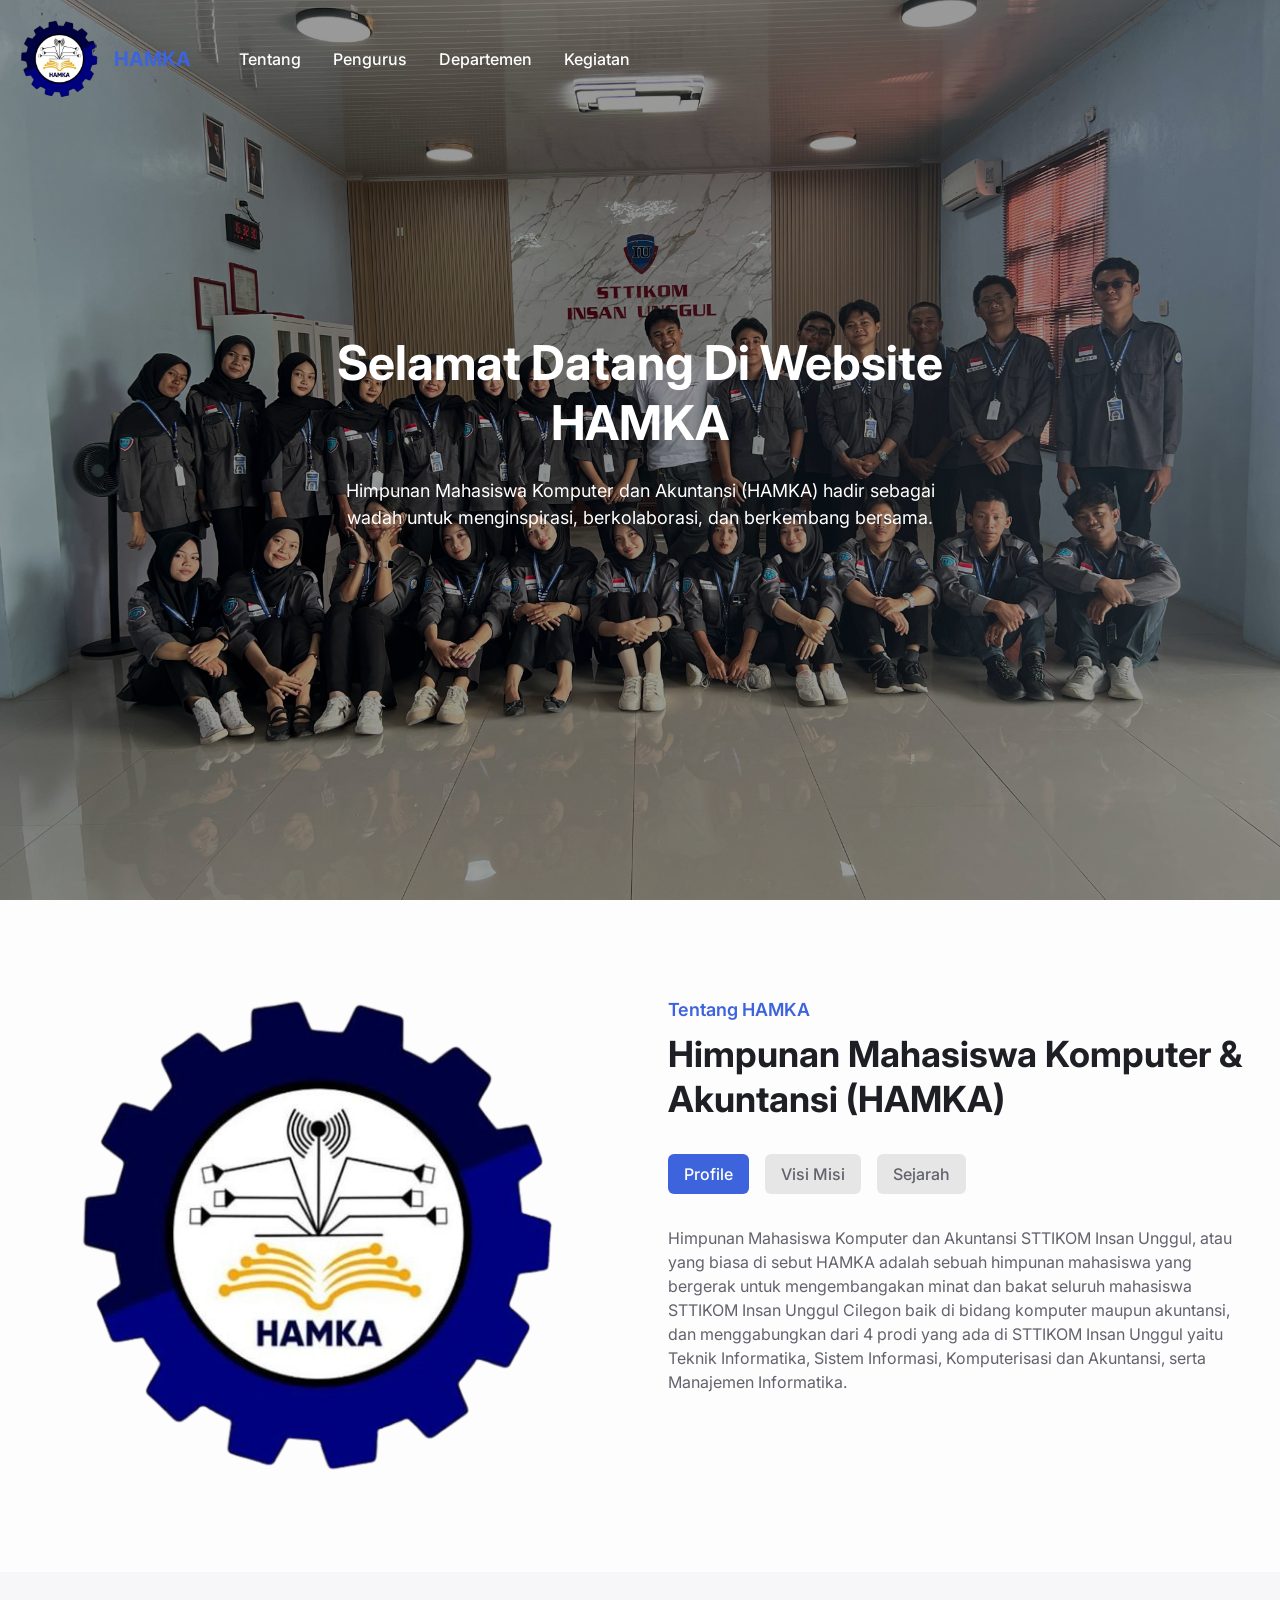
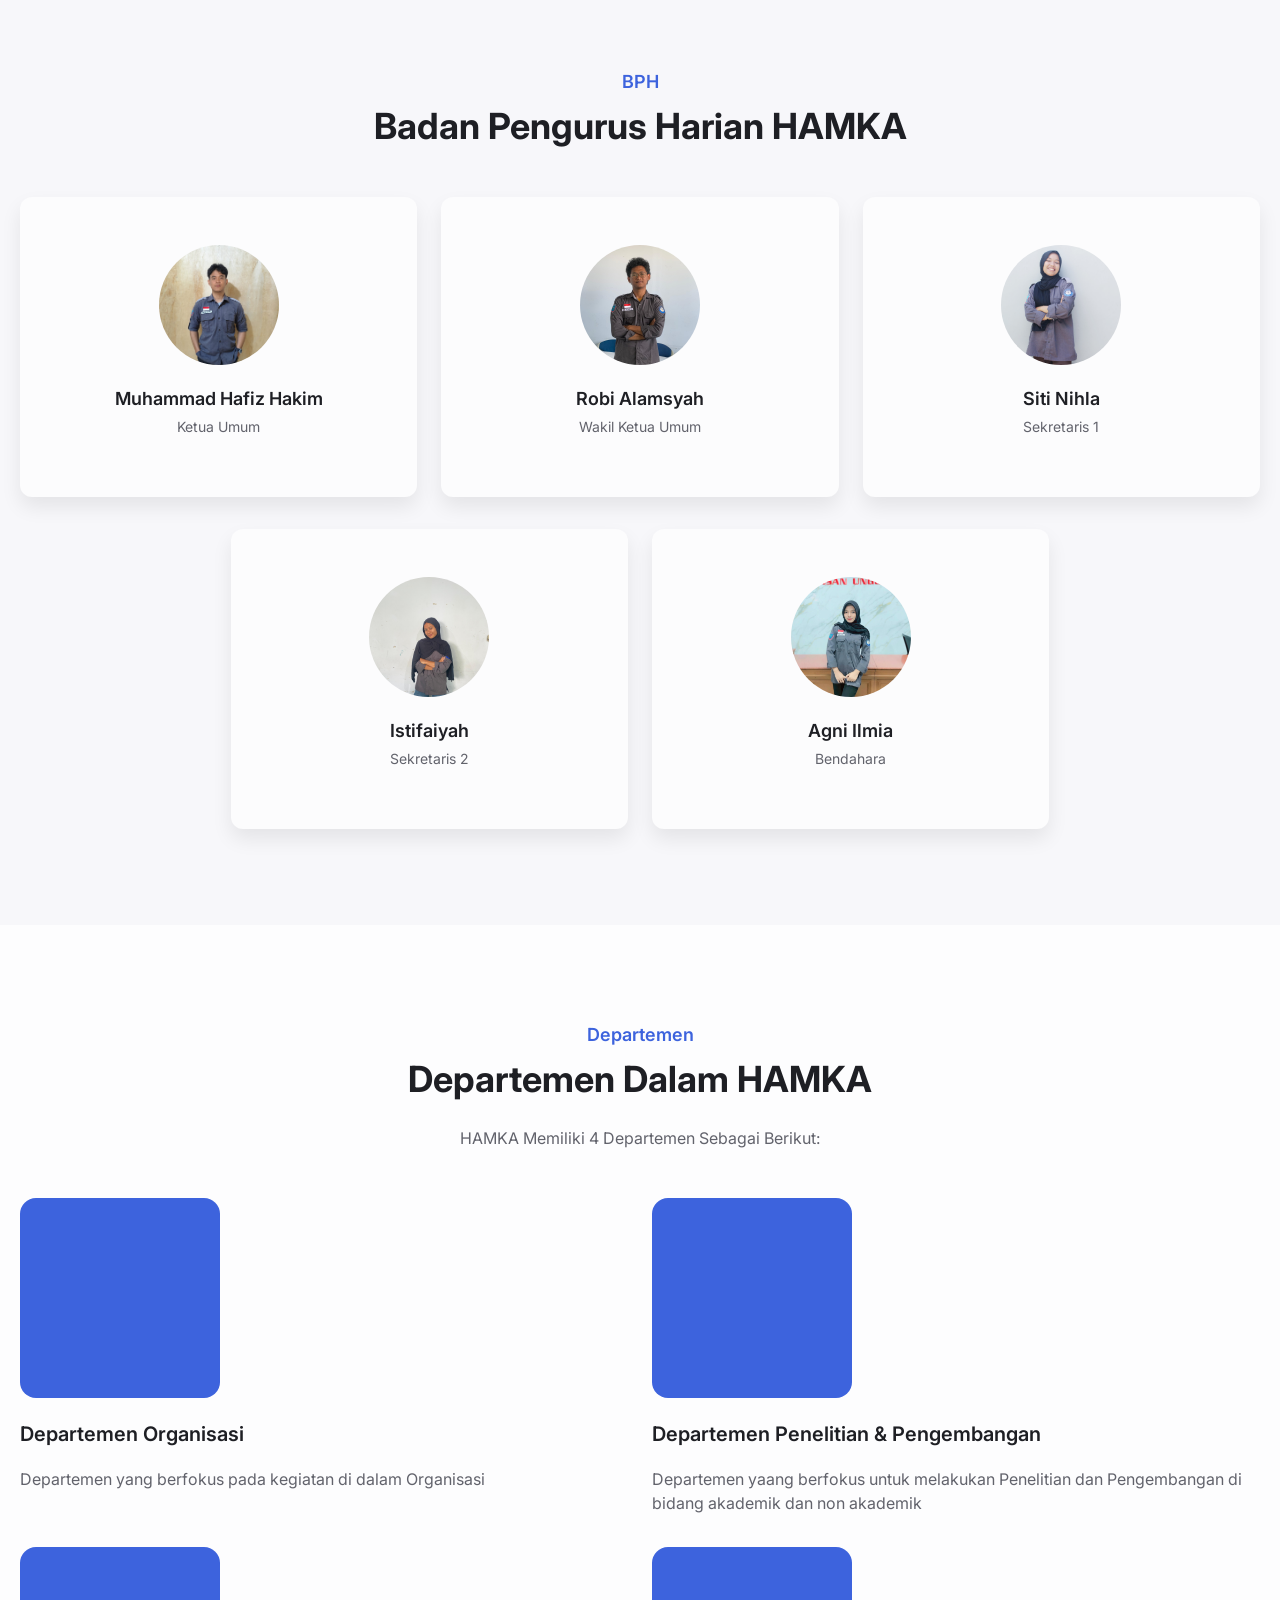
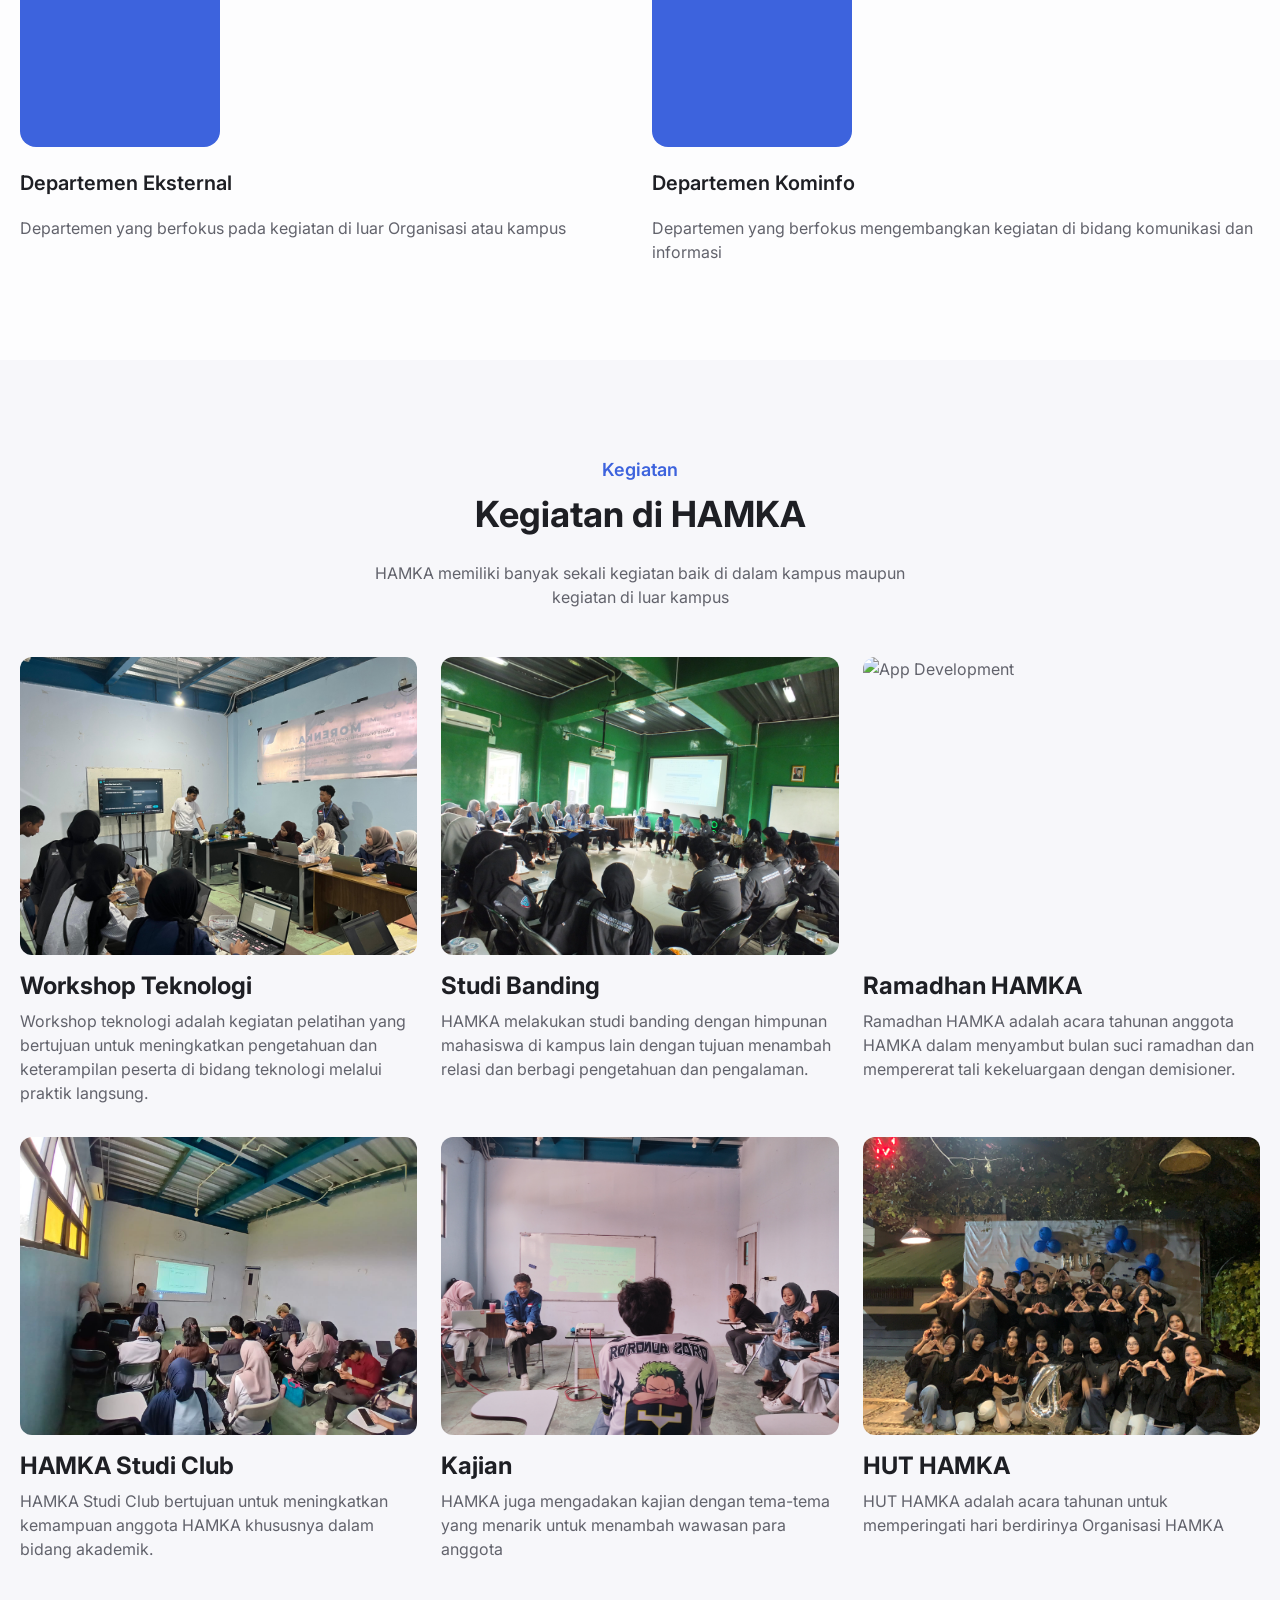
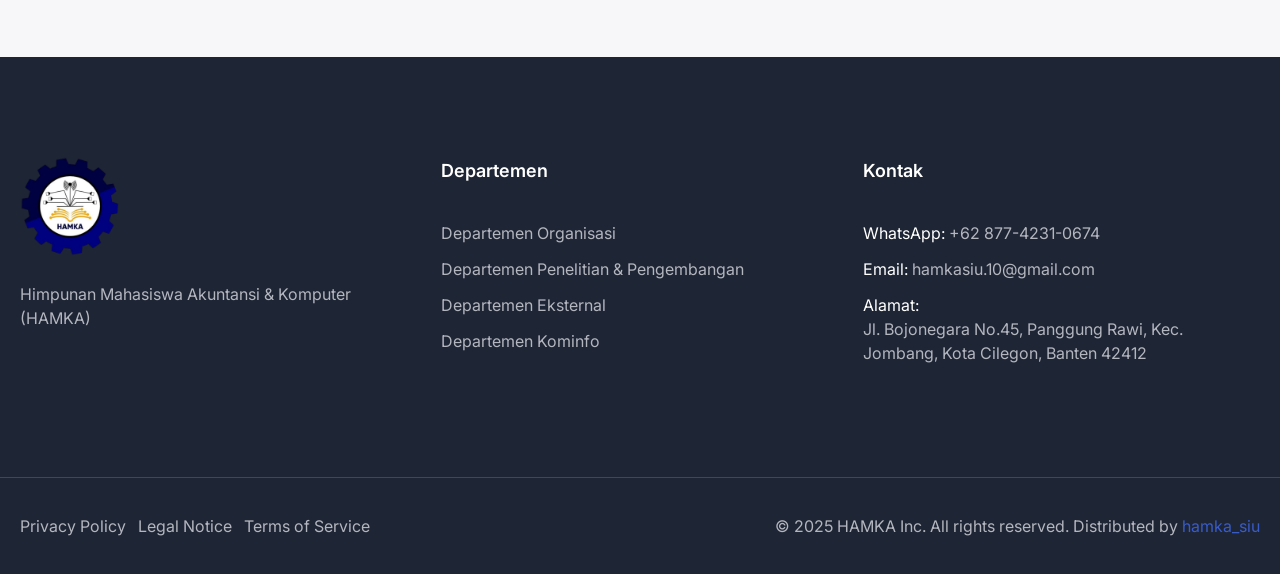
==== index.html @ 428750aa "Add files via upload" ====
<!DOCTYPE html>
<html lang="en">

<head>
  <!-- Meta Tags -->
  <meta charset="UTF-8" />
  <meta http-equiv="X-UA-Compatible" content="IE=edge" />
  <meta http-equiv="Copyright" content="Inazuma" />
  <meta name="viewport" content="width=device-width, initial-scale=1.0" />
  <meta name="author" content="Ranyeh" />
  <meta name="rating" content="general" />
  <meta name="language" content="English" />
  <meta name="application-name" content="Inazuma" />
  <meta name="description" content="Tailwind CSS Company Landing Page Template by Ranyeh." />
  <meta name="keywords" content="company" />
  <meta name="twitter:title" content="Inazuma | Tailwind CSS Company Landing Page" />
  <meta name="twitter:description" content="Tailwind CSS Company Landing Page Template by Ranyeh." />
  <meta name="twitter:image" content="./assets/img/inazuma-cover.png" />
  <meta content="Inazuma | Tailwind CSS Company Landing Page" property="og:title" />
  <meta content="Inazuma" property="og:site_name" />
  <meta content="Tailwind CSS Company Landing Page Template by Ranyeh." property="og:description" />
  <meta content="./assets/img/inazuma-cover.png" property="og:image" />
  <meta content="https://ranyeh24.github.io/inazuma-tailwind" property="og:url" />
  <meta content="website" property="og:type" />

  <meta name="msapplication-TileColor" content="#3d63dd" />
  <meta name="msapplication-TileImage" content="./assets/favicon/mstile-144x144.png" />
  <meta name="theme-color" content="#3d63dd" />

  <!-- Page title -->
  <title>HAMKA | Landing Page</title>

  <!-- Canonical -->
  <link rel="canonical" href="https://ranyeh24.github.io/inazuma-tailwind" />

  <!-- Favicon -->
  <link rel="apple-touch-icon" sizes="180x180" href="./assets/favicon/apple-touch-icon.png" />
  <link rel="icon" type="image/png" sizes="32x32" href="./assets/favicon/favicon-32x32.png" />
  <link rel="icon" type="image/png" sizes="194x194" href="./assets/favicon/favicon-194x194.png" />
  <link rel="icon" type="image/png" sizes="192x192" href="./assets/favicon/android-chrome-192x192.png" />
  <link rel="icon" type="image/png" sizes="16x16" href="./assets/favicon/favicon-16x16.png" />
  <link rel="manifest" href="./assets/favicon/site.webmanifest.json" />
  <link rel="mask-icon" href="./assets/favicon/safari-pinned-tab.svg" color="#3d63dd" />

  <!-- CSS Plugins -->
  <link rel="stylesheet" href="https://cdn.jsdelivr.net/npm/swiper@11/swiper-bundle.min.css" />
  <link rel="stylesheet" href="https://cdn.jsdelivr.net/npm/glightbox/dist/css/glightbox.min.css" />
  <link rel="stylesheet" href="https://cdn.lineicons.com/4.0/lineicons.css" />

  <link rel="stylesheet" href="./assets/css/main.css" />

</head>

<body>
  <!-- Page loading -->
  <div
    class="page-loading fixed top-0 bottom-0 left-0 right-0 z-[99999] flex items-center justify-center bg-primary-light-1 dark:bg-primary-dark-1 opacity-100 visible pointer-events-auto"
    role="status" aria-live="polite" aria-atomic="true" aria-label="Loading...">
    <div class="grid-loader">
      <div></div>
      <div></div>
      <div></div>
      <div></div>
      <div></div>
      <div></div>
      <div></div>
      <div></div>
      <div></div>
    </div>
  </div>

  <!-- Navbar -->
  <header class="ic-navbar absolute left-0 top-0 z-40 flex w-full items-center bg-transparent" role="banner"
    aria-label="Navigation bar">
    <div class="container">
      <div class="ic-navbar-container relative -mx-5 flex items-center justify-between">
        <div class="w-60 lg:w-56 max-w-full px-5">
          <a href="#home" class="ic-navbar-logo block w-full py-5 flex items-center">
            <img src="assets/img/team/hamka.png" alt="Logo HAMKA" class="logo" />
            <span class="ml-4 text-xl font-bold" style="color: rgb(61, 99, 221); margin-left: 1rem;">
              HAMKA
            </span>
          </a>
        </div>
        <div class="flex w-full items-center justify-between px-5">
          <div>
            <button type="button"
              class="ic-navbar-toggler absolute right-4 top-1/2 block -translate-y-1/2 rounded-md px-3 py-[6px] text-[22px]/none text-primary-color ring-primary focus:ring-2 lg:hidden"
              data-web-toggle="navbar-collapse" data-web-target="navbarMenu" aria-expanded="false"
              aria-label="Toggle navigation menu">
              <i class="lni lni-menu"></i>
            </button>

            <nav id="navbarMenu"
              class="ic-navbar-collapse absolute right-4 top-[80px] w-full max-w-[250px] rounded-lg hidden bg-primary-light-1 py-5 shadow-lg dark:bg-primary-dark-1 lg:static lg:block lg:w-full lg:max-w-full lg:bg-transparent lg:py-0 lg:shadow-none dark:lg:bg-transparent xl:px-6">
              <ul class="block lg:flex" role="menu" aria-label="Navigation menu">
                <li class="group relative">
                  <a href="#about"
                    class="ic-page-scroll mx-8 flex py-2 text-base font-medium text-body-light-12 group-hover:text-primary dark:text-body-dark-12 lg:mx-0 lg:inline-flex lg:px-0 lg:py-6 lg:text-primary-color lg:dark:text-primary-color lg:group-hover:text-primary-color lg:group-hover:opacity-70 active"
                    role="menuitem">Tentang</a>
                </li>

                <li class="group relative">
                  <a href="#team"
                    class="ic-page-scroll mx-8 flex py-2 text-base font-medium text-body-light-12 group-hover:text-primary dark:text-body-dark-12 lg:mr-0 lg:inline-flex lg:px-0 lg:py-6 lg:text-primary-color lg:dark:text-primary-color lg:group-hover:text-primary-color lg:group-hover:opacity-70"
                    role="menuitem">Pengurus</a>
                </li>

                <li class="group relative">
                  <a href="#services"
                    class="ic-page-scroll mx-8 flex py-2 text-base font-medium text-body-light-12 group-hover:text-primary dark:text-body-dark-12 lg:mr-0 lg:inline-flex lg:px-0 lg:py-6 lg:text-primary-color lg:dark:text-primary-color lg:group-hover:text-primary-color lg:group-hover:opacity-70"
                    role="menuitem">Departemen</a>
                </li>


                <li class="group relative">
                  <a href="#portfolio"
                    class="ic-page-scroll mx-8 flex py-2 text-base font-medium text-body-light-12 group-hover:text-primary dark:text-body-dark-12 lg:mr-0 lg:inline-flex lg:px-0 lg:py-6 lg:text-primary-color lg:dark:text-primary-color lg:group-hover:text-primary-color lg:group-hover:opacity-70"
                    role="menuitem">Kegiatan</a>
                </li>
              </ul>
            </nav>
          </div>
          <div class="flex items-center justify-end pr-[52px] lg:pr-0">
            <button type="button" class="inline-flex items-center text-primary-color text-[30px]/none"
              aria-label="Switch theme" data-web-trigger="web-theme"></button>
          </div>
        </div>
      </div>
    </div>
  </header>

  <main class="main relative">
    <!-- Hero section -->
    <section id="home" class="relative overflow-hidden text-primary-color flex items-center justify-center">
      <div class="content container text-center">
        <div class="mx-auto max-w-[780px] p-5 rounded-lg">
          <h1 class="mb-6 text-3xl font-bold leading-snug sm:text-4xl sm:leading-snug lg:text-5xl lg:leading-tight"
            style="color: white;">
            Selamat Datang Di Website HAMKA
          </h1>

          <p class="mx-auto mb-9 max-w-[600px] text-base sm:text-lg sm:leading-normal">
            Himpunan Mahasiswa Komputer dan Akuntansi (HAMKA) hadir sebagai wadah untuk menginspirasi, berkolaborasi,
            dan berkembang bersama.
          </p>

          <!-- <ul class="mb-10 flex flex-wrap items-center justify-center gap-4 md:gap-5">
            <li>
              <a href="#" id="toggleButton" onclick="toggleForm(event)"
                class="inline-flex items-center justify-center rounded-md bg-primary-color text-primary px-5 py-3 text-center text-base font-medium shadow-md hover:bg-primary-light-5 md:px-7 md:py-[14px]"
                role="button">
                DAFTAR
              </a>
            </li>
          </ul> -->
        </div>
      </div>
    </section>

    <!-- About section -->
    <section id="about" class="section-area">
      <div class="container">
        <div class="grid grid-cols-1 gap-14 lg:grid-cols-2">
          <div class="w-full">
            <figure class="scroll-revealed max-w-[480px] mx-auto">
              <img src="./assets/img/hamka.png" alt="About image" class="rounded-xl" />
            </figure>
          </div>

          <div class="w-full">
            <div class="scroll-revealed">
              <h6 class="mb-2 block text-lg font-semibold text-primary">
                Tentang HAMKA
              </h6>
              <h2 class="mb-6">
                Himpunan Mahasiswa Komputer & Akuntansi (HAMKA)
              </h2>
            </div>

            <div class="tabs scroll-revealed">
              <nav class="tabs-nav flex flex-wrap gap-4 my-8" role="tablist" aria-label="About us tabs">
                <button type="button"
                  class="tabs-link inline-block py-2 px-4 rounded-md text-body-light-12 dark:text-body-dark-12 bg-body-light-12/10 dark:bg-body-dark-12/10 text-inherit font-medium hover:bg-primary hover:text-primary-color focus:bg-primary focus:text-primary-color"
                  data-web-toggle="tabs" data-web-target="tabs-panel-profile" id="tabs-list-profile" role="tab"
                  aria-controls="tabs-panel-profile">
                  Profile
                </button>

                <button type="button"
                  class="tabs-link inline-block py-2 px-4 rounded-md text-body-light-12 dark:text-body-dark-12 bg-body-light-12/10 dark:bg-body-dark-12/10 text-inherit font-medium hover:bg-primary hover:text-primary-color focus:bg-primary focus:text-primary-color"
                  data-web-toggle="tabs" data-web-target="tabs-panel-vision" id="tabs-list-vision" role="tab"
                  aria-controls="tabs-panel-vision">
                  Visi Misi
                </button>

                <button type="button"
                  class="tabs-link inline-block py-2 px-4 rounded-md text-body-light-12 dark:text-body-dark-12 bg-body-light-12/10 dark:bg-body-dark-12/10 text-inherit font-medium hover:bg-primary hover:text-primary-color focus:bg-primary focus:text-primary-color"
                  data-web-toggle="tabs" data-web-target="tabs-panel-history" id="tabs-list-history" role="tab"
                  aria-controls="tabs-panel-history">
                  Sejarah
                </button>
              </nav>

              <div class="tabs-content mt-4" id="tabs-panel-profile" tabindex="-1" role="tabpanel"
                aria-labelledby="tabs-list-profile">
                <p>
                  Himpunan Mahasiswa Komputer dan Akuntansi STTIKOM Insan Unggul, atau yang biasa di sebut HAMKA adalah
                  sebuah himpunan mahasiswa yang bergerak untuk mengembangakan minat dan bakat seluruh mahasiswa STTIKOM
                  Insan Unggul Cilegon baik di bidang komputer maupun akuntansi, dan menggabungkan dari 4 prodi yang ada
                  di STTIKOM Insan Unggul yaitu Teknik Informatika, Sistem Informasi, Komputerisasi dan Akuntansi, serta
                  Manajemen Informatika.
                </p>
              </div>

              <div class="tabs-content mt-4" id="tabs-panel-vision" tabindex="-1" role="tabpanel"
                aria-labelledby="tabs-list-vision">
                <h5>Visi</h5>
                <p>
                  Mewujudkan HAMKA yang mampu mengembangkan potensi keilmuannya. Berfikir inovatif, berintegritas serta
                  partisipatif dalam berorganisasi dengan menjunjung tinggi nilai kekeluargaan.
                </p>
                <h5>Misi</h5>
                <p>
                  <li>Menumbuhkan jiwa mahasiswa yang lebih unggul, serta berfikir dalam bidang akademik dan non
                    akademik.</li>
                  <li>Mewadahi mahasiswa untuk mengembangkan potensi serta kepekaan terhadap perkembangan teknologi.
                  </li>
                  <li>Mempererat hubungan sesama fungsionaris HAMKA serta memperluas relasi dengan lembaga lain baik di
                    dalam kampus maupun di luar kampus.</li>
                </p>
              </div>

              <div class="tabs-content mt-4" id="tabs-panel-history" tabindex="-1" role="tabpanel"
                aria-labelledby="tabs-list-history">
                <p>
                  HAMKA adalah Organisasi dari STTIKOM Insan Unggul yang didirikan pada tanggal 10 Oktober 2021, berawal
                  dari Bang Oman Pramana selaku pencetus atau pendiri HAMKA yang melihat maraknya mahasiswa STTIKOM
                  Insan Unggul yang menggunakan jasa joki untuk tugas akhir mereka. dan dengan bersama 9 orang yang akan
                  menjadi anggota dan pengurus generasi pertama HAMKA, didirikan lah organisasi HAMKA dengan harapan
                  agar mahasiswa yang menggunakan joki untuk tugas akhir berkurang.
                </p>
              </div>
            </div>
          </div>
        </div>
      </div>
    </section>

    <!-- Team section -->
    <section id="team" class="section-area">
      <div class="container">
        <div class="scroll-revealed text-center max-w-[550px] mx-auto mb-12">
          <h6 class="mb-2 block text-lg font-semibold text-primary">BPH</h6>
          <h2 class="mb-6">Badan Pengurus Harian HAMKA</h2>
        </div>

        <div class="row">
          <div class="scroll-revealed col-12 sm:col-6 md:col-4 lg:col-4">
            <figure
              class="group rounded-xl bg-body-light-1 dark:bg-body-dark-12/10 px-5 pb-10 pt-12 shadow-card-2 hover:shadow-lg hover:-translate-y-1">
              <div class="relative z-10 mx-auto mb-5 h-[120px] w-[120px]">
                <img src="./assets/img/BPH/KETUADANWAKIL/Hafiz.jpeg" alt="Team picture"
                  class="h-full w-full rounded-full object-cover" />
              </div>
              <figcaption class="text-center block">
                <h4 class="mb-1 text-lg font-semibold text-body-light-12 dark:text-body-dark-12">
                  Muhammad Hafiz Hakim
                </h4>
                <p class="mb-5 text-sm text-body-light-11 dark:text-body-dark-11">
                  Ketua Umum
                </p>
              </figcaption>
            </figure>
          </div>

          <div class="scroll-revealed col-12 sm:col-6 md:col-4 lg:col-4">
            <figure
              class="group rounded-xl bg-body-light-1 dark:bg-body-dark-12/10 px-5 pb-10 pt-12 shadow-card-2 hover:shadow-lg hover:-translate-y-1">
              <div class="relative z-10 mx-auto mb-5 h-[120px] w-[120px]">
                <img src="./assets/img/BPH/KETUADANWAKIL/Robi.jpeg" alt="Team picture"
                  class="h-full w-full rounded-full object-cover" />
              </div>
              <figcaption class="text-center block">
                <h4 class="mb-1 text-lg font-semibold text-body-light-12 dark:text-body-dark-12">
                  Robi Alamsyah
                </h4>
                <p class="mb-5 text-sm text-body-light-11 dark:text-body-dark-11">
                  Wakil Ketua Umum
                </p>
              </figcaption>
            </figure>
          </div>

          <div class="scroll-revealed col-12 sm:col-6 md:col-4 lg:col-4">
            <figure
              class="group rounded-xl bg-body-light-1 dark:bg-body-dark-12/10 px-5 pb-10 pt-12 shadow-card-2 hover:shadow-lg hover:-translate-y-1">
              <div class="relative z-10 mx-auto mb-5 h-[120px] w-[120px]">
                <img src="./assets/img/BPH/SEKUM/Nihla.jpeg" alt="Team picture"
                  class="h-full w-full rounded-full object-cover" />
              </div>
              <figcaption class="text-center block">
                <h4 class="mb-1 text-lg font-semibold text-body-light-12 dark:text-body-dark-12">
                  Siti Nihla
                </h4>
                <p class="mb-5 text-sm text-body-light-11 dark:text-body-dark-11">
                  Sekretaris 1
                </p>
              </figcaption>
            </figure>
          </div>

          <div class="scroll-revealed col-12 sm:col-6 md:col-4 lg:col-4">
            <figure
              class="group rounded-xl bg-body-light-1 dark:bg-body-dark-12/10 px-5 pb-10 pt-12 shadow-card-2 hover:shadow-lg hover:-translate-y-1">
              <div class="relative z-10 mx-auto mb-5 h-[120px] w-[120px]">
                <img src="./assets/img/BPH/SEKUM/Istifaiyah.jpeg" alt="Team picture"
                  class="h-full w-full rounded-full object-cover" />
              </div>
              <figcaption class="text-center block">
                <h4 class="mb-1 text-lg font-semibold text-body-light-12 dark:text-body-dark-12">
                  Istifaiyah 
                </h4>
                <p class="mb-5 text-sm text-body-light-11 dark:text-body-dark-11">
                  Sekretaris 2
                </p>
              </figcaption>
            </figure>
          </div>

          <div class="scroll-revealed col-12 sm:col-6 md:col-4 lg:col-4">
            <figure
              class="group rounded-xl bg-body-light-1 dark:bg-body-dark-12/10 px-5 pb-10 pt-12 shadow-card-2 hover:shadow-lg hover:-translate-y-1">
              <div class="relative z-10 mx-auto mb-5 h-[120px] w-[120px]">
                <img src="./assets/img/BPH/BENDUM/Agni.jpeg" alt="Team picture"
                  class="h-full w-full rounded-full object-cover" />
              </div>
              <figcaption class="text-center block">
                <h4 class="mb-1 text-lg font-semibold text-body-light-12 dark:text-body-dark-12">
                  Agni Ilmia
                </h4>
                <p class="mb-5 text-sm text-body-light-11 dark:text-body-dark-11">
                  Bendahara
                </p>
              </figcaption>
            </figure>
          </div>
        </div>
      </div>
    </section>

    <!-- Services section -->
    <section id="services" class="section-area">
      <div class="container">
        <div class="scroll-revealed text-center max-w-[550px] mx-auto mb-12">
          <h6 class="mb-2 block text-lg font-semibold text-primary">
            Departemen
          </h6>
          <h2 class="mb-6">Departemen Dalam HAMKA</h2>
          <p>
            HAMKA Memiliki 4 Departemen Sebagai Berikut:
          </p>
        </div>

        <div class="row">
          <div class="scroll-revealed col-12 sm:col-6 lg:col-6">
            <div class="group hover:-translate-y-1">
              <div
                class="w-[200px] h-[200px] rounded-2xl mb-6 flex items-center justify-center text-[37px]/none bg-primary text-primary-color">
                <img src="assets/img/departemen/organisasi.png" alt="" class="rounded-2xl">
              </div>
              <div class="w-full">
                <h4 class="text-[1.25rem]/tight font-semibold mb-5">
                  Departemen Organisasi
                </h4>
                <p>
                  Departemen yang berfokus pada kegiatan di dalam Organisasi
                </p>
              </div>
            </div>
          </div>

          <div class="scroll-revealed col-12 sm:col-6 lg:col-6">
            <div class="group hover:-translate-y-1">
              <div
                class="w-[200px] h-[200px] rounded-2xl mb-6 flex items-center justify-center text-[37px]/none bg-primary text-primary-color">
                <img src="assets/img/departemen/pp.png" alt="" class="rounded-2xl">
              </div>
              <div class="w-full">
                <h4 class="text-[1.25rem]/tight font-semibold mb-5">
                  Departemen Penelitian & Pengembangan
                </h4>
                <p>
                  Departemen yaang berfokus untuk melakukan Penelitian dan Pengembangan di bidang akademik dan non
                  akademik
                </p>
              </div>
            </div>
          </div>

          <div class="scroll-revealed col-12 sm:col-6 lg:col-6">
            <div class="group hover:-translate-y-1">
              <div
                class="w-[200px] h-[200px] rounded-2xl mb-6 flex items-center justify-center text-[37px]/none bg-primary text-primary-color">
                <img src="assets/img/departemen/eksternal.png" alt="" class="rounded-2xl">
              </div>
              <div class="w-full">
                <h4 class="text-[1.25rem]/tight font-semibold mb-5">
                  Departemen Eksternal
                </h4>
                <p>
                  Departemen yang berfokus pada kegiatan di luar Organisasi atau kampus
                </p>
              </div>
            </div>
          </div>

          <div class="scroll-revealed col-12 sm:col-6 lg:col-6">
            <div class="group hover:-translate-y-1">
              <div
                class="w-[200px] h-[200px] rounded-2xl mb-6 flex items-center justify-center text-[37px]/none bg-primary text-primary-color">
                <img src="assets/img/departemen/kominfo.png" alt="" class="rounded-2xl">
              </div>
              <div class="w-full">
                <h4 class="text-[1.25rem]/tight font-semibold mb-5">
                  Departemen Kominfo
                </h4>
                <p>
                  Departemen yang berfokus mengembangkan kegiatan di bidang komunikasi dan informasi
                </p>
              </div>
            </div>
          </div>
        </div>
      </div>
    </section>

    <!-- Portfolio section -->
    <section id="portfolio" class="section-area">
      <div class="container">
        <div class="scroll-revealed text-center max-w-[550px] mx-auto mb-12">
          <h6 class="mb-2 block text-lg font-semibold text-primary">
            Kegiatan
          </h6>
          <h2 class="mb-6">Kegiatan di HAMKA</h2>
          <p>
            HAMKA memiliki banyak sekali kegiatan baik di dalam kampus maupun kegiatan di luar kampus
          </p>
        </div>

        <div class="scroll-revealed portfolio-grid row">
          <div class="portfolio col-12 sm:col-6 lg:col-4">
            <article class="group" data-filter="branding">
              <div class="relative overflow-hidden w-full aspect-[4/3] rounded-xl">
                <img src="./assets/img/kegiatan/Workshop.jpg" alt="Graphics Design" class="w-full h-full object-cover" />
              </div>
              <div class="pt-4">
                <h4 class="mb-2">
                  <a href="javascript:void(0)" class="text-[1.5rem] leading-tight text-inherit">Workshop Teknologi</a>
                </h4>
                <p>
                  Workshop teknologi adalah kegiatan pelatihan yang bertujuan untuk meningkatkan pengetahuan dan keterampilan peserta di bidang teknologi melalui praktik langsung.
                </p>
              </div>
            </article>
          </div>

          <div class="portfolio col-12 sm:col-6 lg:col-4">
            <article class="group" data-filter="research">
              <div class="relative overflow-hidden w-full aspect-[4/3] rounded-xl">
                <img src="./assets/img/kegiatan/Studi_Banding_2.JPG" alt="Web Development"
                  class="w-full h-full object-cover" />
              </div>
              <div class="pt-4">
                <h4 class="mb-2">
                  <a href="javascript:void(0)" class="text-[1.5rem] leading-tight text-inherit">Studi Banding</a>
                </h4>
                <p>
                  HAMKA melakukan studi banding dengan himpunan mahasiswa di kampus lain dengan tujuan menambah relasi
                  dan berbagi pengetahuan dan pengalaman.
                </p>
              </div>
            </article>
          </div>

          <div class="portfolio col-12 sm:col-6 lg:col-4">
            <article class="group" data-filter="marketing">
              <div class="relative overflow-hidden w-full aspect-[4/3] rounded-xl">
                <img src="./assets/img/kegiatan/Ramadan_Hamka_2.PNG" alt="App Development"
                  class="w-full h-full object-cover" />
              </div>
              <div class="pt-4">
                <h4 class="mb-2">
                  <a href="javascript:void(0)" class="text-[1.5rem] leading-tight text-inherit">Ramadhan HAMKA</a>
                </h4>
                <p>
                  Ramadhan HAMKA adalah acara tahunan anggota HAMKA dalam menyambut bulan suci ramadhan dan mempererat
                  tali kekeluargaan dengan demisioner.
                </p>
              </div>
            </article>
          </div>

          <div class="portfolio col-12 sm:col-6 lg:col-4">
            <article class="group" data-filter="planning">
              <div class="relative overflow-hidden w-full aspect-[4/3] rounded-xl">
                <img src="./assets/img/kegiatan/HSC_2.jpg" alt="Digital Marketing" class="w-full h-full object-cover" />
              </div>
              <div class="pt-4">
                <h4 class="mb-2">
                  <a href="javascript:void(0)" class="text-[1.5rem] leading-tight text-inherit">HAMKA Studi Club</a>
                </h4>
                <p>
                  HAMKA Studi Club bertujuan untuk meningkatkan kemampuan anggota HAMKA khususnya dalam bidang akademik.
                </p>
              </div>
            </article>
          </div>

          <div class="portfolio col-12 sm:col-6 lg:col-4">
            <article class="group" data-filter="branding">
              <div class="relative overflow-hidden w-full aspect-[4/3] rounded-xl">
                <img src="./assets/img/kegiatan/Kajian_2.jpg" alt="SEO Services" class="w-full h-full object-cover" />
              </div>
              <div class="pt-4">
                <h4 class="mb-2">
                  <a href="javascript:void(0)" class="text-[1.5rem] leading-tight text-inherit">Kajian</a>
                </h4>
                <p>
                  HAMKA juga mengadakan kajian dengan tema-tema yang menarik untuk menambah wawasan para anggota
                </p>
              </div>
            </article>
          </div>

          <div class="portfolio col-12 sm:col-6 lg:col-4">
            <article class="group" data-filter="marketing">
              <div class="relative overflow-hidden w-full aspect-[4/3] rounded-xl">
                <img src="./assets/img/kegiatan/hut.jpg" alt="Product Design" class="w-full h-full object-cover" />
              </div>
              <div class="pt-4">
                <h4 class="mb-2">
                  <a href="javascript:void(0)" class="text-[1.5rem] leading-tight text-inherit">HUT HAMKA</a>
                </h4>
                <p>
                  HUT HAMKA adalah acara tahunan untuk memperingati hari berdirinya Organisasi HAMKA
                </p>
              </div>
            </article>
          </div>
        </div>
      </div>
    </section>



    <!-- Contact section -->
    <section id="contact" class="hidden section-area">
      <div class="container">
        <div class="row">

          <div class="col-12 xl:col-12">
            <div
              class="bg-body-light-1 dark:bg-primary-dark-2 rounded-xl py-8 sm:py-12 px-6 sm:px-10 z-10 relative shadow-card-1 hover:shadow-lg">
              <div class="text-center max-w-[550px] mx-auto mb-12">
                <h6 class="mb-2 block text-lg font-semibold text-primary">
                  Ayo Daftar Sekarang!
                </h6>
                <h2 class="mb-3">Pendaftaran</h2>
              </div>

              <form id="form" class="flex flex-col gap-6">
                <div class="row">
                  <div class="col-12 md:col-12">
                    <label for="nama">Nama Lengkap</label>
                    <input type="text" name="nama"
                      class="block w-full px-5 py-3 rounded-md border border-solid border-alpha-light dark:border-alpha-dark text-inherit text-base focus:border-primary"
                      placeholder="Nama Lengkap" required />
                  </div>

                  <div class="col-12 md:col-12">
                    <label for="nim">NIM</label>
                    <input type="text" name="nim"
                      class="block w-full px-5 py-3 rounded-md border border-solid border-alpha-light dark:border-alpha-dark text-inherit text-base focus:border-primary"
                      placeholder="NIM" required />

                  </div>

                  <div class="col-12 md:col-12">
                    <label for="kelas">Kelas</label>
                    <input type="text" name="kelas"
                      class="block w-full px-5 py-3 rounded-md border border-solid border-alpha-light dark:border-alpha-dark text-inherit text-base focus:border-primary"
                      placeholder="Kelas" required />
                  </div>

                  <div class="col-12 md:col-12">
                    <label for="jurusan">Jurusan</label>
                    <select name="jurusan" id="jurusan"
                      class="block w-full px-5 py-3 rounded-md border border-solid border-alpha-light dark:border-alpha-dark text-inherit text-base focus:border-primary"
                      required>
                      <option value="">Pilih Jurusan</option>
                      <option value="Teknik Informatika">Teknik Informatika</option>
                      <option value="Sistem Informasi">Sistem Informasi</option>
                      <option value="Komputer Akuntansi">Komputer Akuntansi</option>
                      <option value="Manajemen Informatika">Manajemen Informatika</option>
                    </select>
                  </div>

                  <div class="col-12 md:col-12">
                    <label for="jk">Jenis Kelamin</label>
                    <select name="jk" id="jk"
                      class="block w-full px-5 py-3 rounded-md border border-solid border-alpha-light dark:border-alpha-dark text-inherit text-base focus:border-primary"
                      required>
                      <option value="">Pilih Jenis Kelamin</option>
                      <option value="Laki-laki">Laki-laki</option>
                      <option value="Perempuan">Perempuan</option>
                    </select>
                  </div>

                  <div class="col-12 md:col-12">
                    <label for="tempatlahir">Tempat Lahir</label>
                    <input type="text" name="tempatlahir"
                      class="block w-full px-5 py-3 rounded-md border border-solid border-alpha-light dark:border-alpha-dark text-inherit text-base focus:border-primary"
                      placeholder="Tempat Lahir" required />
                  </div>

                  <div class="col-12 md:col-12">
                    <label for="tgllahir">Tanggal Lahir</label>
                    <input type="date" name="tgllahir"
                      class="block w-full px-5 py-3 rounded-md border border-solid border-alpha-light dark:border-alpha-dark text-inherit text-base focus:border-primary"
                      placeholder="Tanggal Lahir" required />
                  </div>

                  <div class="col-12 md:col-12">
                    <label for="bakat">Bakat</label>
                    <input type="text" name="bakat"
                      class="block w-full px-5 py-3 rounded-md border border-solid border-alpha-light dark:border-alpha-dark text-inherit text-base focus:border-primary"
                      placeholder="Bakat" required />
                  </div>

                  <div class="col-12 md:col-12">
                    <label for="minat">Minat Departemen</label>
                    <select name="minat" id="minat"
                      class="block w-full px-5 py-3 rounded-md border border-solid border-alpha-light dark:border-alpha-dark text-inherit text-base focus:border-primary"
                      required>
                      <option value="">Pilih Minat Departemen</option>
                      <option value="Penelitian dan Pengembangan">Penelitian dan Pengembangan</option>
                      <option value="Organisasi">Organisasi</option>
                      <option value="Eksternal">Eksternal</option>
                      <option value="Kominfo">Kominfo</option>
                    </select>
                  </div>

                  <div class="col-12 md:col-12">
                    <label for="alasan">Alasan Masuk Hamka</label>
                    <input type="text" name="alasan"
                      class="block w-full px-5 py-3 rounded-md border border-solid border-alpha-light dark:border-alpha-dark text-inherit text-base focus:border-primary"
                      placeholder="Alasan" required />
                  </div>

                  <div class="col-12 md:col-12">
                    <label for="email">Email</label>
                    <input type="email" name="email"
                      class="block w-full px-5 py-3 rounded-md border border-solid border-alpha-light dark:border-alpha-dark text-inherit text-base focus:border-primary"
                      placeholder="Email" required />
                  </div>

                  <div class="col-12 md:col-12">
                    <label for="nowa">No WhatsApp</label>
                    <input type="text" name="nowa"
                      class="block w-full px-5 py-3 rounded-md border border-solid border-alpha-light dark:border-alpha-dark text-inherit text-base focus:border-primary"
                      placeholder="No WhatsApp" required />
                  </div>

                  <div class="col-12 md:col-12">
                    <label for="foto">Upload Foto</label>
                    <input type="file" name="foto" id="foto" accept="image/*"
                      class="block w-full px-5 py-3 rounded-md border border-solid border-alpha-light dark:border-alpha-dark text-inherit text-base focus:border-primary"
                      required />
                  </div>

                  <div class="col-12">
                    <div class="w-full text-center">
                      <button type="submit"
                        class="inline-block px-5 py-3 rounded-md text-base bg-primary text-primary-color hover:bg-primary-light-10 dark:hover:bg-primary-dark-10 focus:bg-primary-light-10 dark:focus:bg-primary-dark-10">
                        Kirim
                      </button>
                    </div>
                  </div>
                </div>
              </form>
            </div>
          </div>
        </div>
      </div>
    </section>

    <!-- Footer -->
    <footer class="bg-primary-dark-2 text-white">
      <div class="container py-20 lg:py-[100px]">
        <div class="row">
          <div class="col-12 order-first lg:col-4">
            <div class="w-full">
              <a href="." class="inline-block mb-5">
                <img src="assets/img/team/hamka.png" alt="" class="footer">
              </a>

              <p class="mb-8 text-body-dark-11">
                Himpunan Mahasiswa Akuntansi & Komputer (HAMKA)
              </p>

              <div class="-mx-3 flex items-center">
                <a href="https://www.facebook.com/profile.php?id=61550988898282&locale=id_ID" target="_blank"
                  class="px-3 text-body-dark-11 hover:text-primary text-[22px] leading-none">
                  <i class="lni lni-facebook-fill"></i>
                </a>

                <a href="https://www.tiktok.com/@hamka_siu?_t=ZS-8wNWfUq2beK&_r=1" target="_blank"
                  class="px-3 text-body-dark-11 hover:text-primary text-[22px] leading-none">
                  <i class="lni lni-tiktok"></i>
                </a>

                <a href="https://www.instagram.com/hamka_siu?utm_source=ig_web_button_share_sheet&igsh=ZDNlZDc0MzIxNw=="
                  target="_blank" class="px-3 text-body-dark-11 hover:text-primary text-[22px] leading-none">
                  <i class="lni lni-instagram-original"></i>
                </a>

                <a href="javascript:void(0)" class="px-3 text-body-dark-11 hover:text-primary text-[22px] leading-none">
                  <i class="lni lni-youtube"></i>
                </a>
              </div>
            </div>
          </div>
          <div class="col-6 lg:col-4">
            <div class="w-full">
              <h4 class="mb-9 text-lg font-semibold text-inherit">Departemen</h4>
              <ul>
                <li>
                  <a href="javascript:void(0)" class="mb-3 inline-block text-body-dark-11 hover:text-primary">Departemen
                    Organisasi</a>
                </li>
                <li>
                  <a href="javascript:void(0)" class="mb-3 inline-block text-body-dark-11 hover:text-primary">Departemen
                    Penelitian & Pengembangan</a>
                </li>
                <li>
                  <a href="javascript:void(0)" class="mb-3 inline-block text-body-dark-11 hover:text-primary">Departemen
                    Eksternal</a>
                </li>
                <li>
                  <a href="javascript:void(0)" class="mb-3 inline-block text-body-dark-11 hover:text-primary">Departemen
                    Kominfo</a>
                </li>
              </ul>
            </div>
          </div>
          <div class="col-6 lg:col-4">
            <div class="w-full">
              <h4 class="mb-9 text-lg font-semibold text-inherit">Kontak</h4>
              <ul>
                <li>
                  <label for="wa">WhatsApp: </label>
                  <a href="javascript:void(0)" class="mb-3 inline-block text-body-dark-11 hover:text-primary">+62
                    877-4231-0674</a>
                </li>
                <li>
                  <label for="wa">Email: </label>
                  <a href="javascript:void(0)"
                    class="mb-3 inline-block text-body-dark-11 hover:text-primary">hamkasiu.10@gmail.com</a>
                </li>
                <li>
                  <label for="wa">Alamat: </label>
                  <a href="https://maps.app.goo.gl/8zSB8CtVxKbaEXkq5" target="_blank"
                    class="mb-3 inline-block text-body-dark-11 hover:text-primary">Jl. Bojonegara No.45, Panggung Rawi,
                    Kec. Jombang, Kota Cilegon, Banten 42412</a>
                </li>
              </ul>
            </div>
          </div>
        </div>
      </div>
      <div class="w-full border-t border-solid border-alpha-dark"></div>
      <div class="container py-8">
        <div class="flex flex-wrap">
          <div class="w-full md:w-1/2">
            <div class="my-1">
              <div class="flex flex-wrap justify-center gap-x-3 md:justify-start">
                <a href="javascript:void(0)" class="text-body-dark-11 hover:text-body-dark-12">Privacy Policy</a>
                <a href="javascript:void(0)" class="text-body-dark-11 hover:text-body-dark-12">Legal Notice</a>
                <a href="javascript:void(0)" class="text-body-dark-11 hover:text-body-dark-12">Terms of Service</a>
              </div>
            </div>
          </div>

          <div class="w-full md:w-1/2">
            <div class="my-1 flex justify-center md:justify-end">
              <p class="text-body-dark-11">
                &#169; 2025 HAMKA Inc. All rights reserved. Distributed by <a
                  href="https://www.instagram.com/hamka_siu?utm_source=ig_web_button_share_sheet&igsh=ZDNlZDc0MzIxNw=="
                  target="_blank">hamka_siu</a>
              </p>
            </div>
          </div>
        </div>
      </div>
    </footer>

    <button type="button"
      class="inline-flex w-12 h-12 rounded-md items-center justify-center text-lg/none bg-primary text-primary-color hover:bg-primary-light-10 dark:hover:bg-primary-dark-10 focus:bg-primary-light-10 dark:focus:bg-primary-dark-10 fixed bottom-[117px] right-[20px] hover:-translate-y-1 opacity-100 visible z-50 is-hided"
      data-web-trigger="scroll-top" aria-label="Scroll to top">
      <i class="lni lni-chevron-up"></i>
    </button>

    <script src="https://cdn.tailwindcss.com"></script>
    <script src="https://cdn.jsdelivr.net/npm/swiper@11/swiper-bundle.min.js"></script>
    <script src="https://cdn.jsdelivr.net/gh/mcstudios/glightbox/dist/js/glightbox.min.js"></script>
    <script src="https://unpkg.com/scrollreveal@4.0.0/dist/scrollreveal.min.js"></script>

    <script>
      const scriptURL = 'https://form-proxy-teal.vercel.app/api/forward'; // ganti ke endpoint proxy Vercel
      const form = document.getElementById("form");

      form.addEventListener("submit", function (e) {
        e.preventDefault();

        const formData = new FormData(form);

        fetch(scriptURL, {
          method: "POST",
          body: new URLSearchParams(formData),
          headers: {
            "Content-Type": "application/x-www-form-urlencoded",
          },
        })
          .then(response => response.text())
          .then(result => {
            alert("Data berhasil dikirim!");
            form.reset();
          })
          .catch(error => {
            console.error("Gagal mengirim data:", error);
            alert("Gagal mengirim data. Cek console.");
          });
      });
    </script>


    <script src="./assets/js/main.js"></script>
    <script>
      // Scroll Reveal
      const sr = ScrollReveal({
        origin: "bottom",
        distance: "16px",
        duration: 1000,
        reset: false,
      });

      sr.reveal(`.scroll-revealed`, {
        cleanup: true,
      });

      // GLightBox
      GLightbox({
        selector: ".video-popup",
        href: "https://www.youtube.com/watch?v=r44RKWyfcFw&fbclid=IwAR21beSJORalzmzokxDRcGfkZA1AtRTE__l5N4r09HcGS5Y6vOluyouM9EM",
        type: "video",
        source: "youtube",
        width: 900,
        autoplayVideos: true,
      });

      const myGallery3 = GLightbox({
        selector: ".portfolio-box",
        type: "image",
        width: 900,
      });

      // Testimonial
      const testimonialSwiper = new Swiper(".testimonial-carousel", {
        slidesPerView: 1,
        spaceBetween: 30,

        navigation: {
          nextEl: ".swiper-button-next",
          prevEl: ".swiper-button-prev",
        },

        breakpoints: {
          640: {
            slidesPerView: 2,
            spaceBetween: 30,
          },
          1024: {
            slidesPerView: 3,
            spaceBetween: 30,
          },
          1280: {
            slidesPerView: 3,
            spaceBetween: 30,
          },
        },
      });
    </script>
    <script>
      // Script sederhana untuk toggle visibility
      function toggleForm(event) {
        event.preventDefault(); // Mencegah href melakukan reload
        const section = document.getElementById("contact");
        const button = document.getElementById("toggleButton");

        if (section.classList.contains("hidden")) {
          section.classList.remove("hidden");
          section.scrollIntoView({ behavior: "smooth" });
          button.innerText = "Tutup Form";
        } else {
          section.classList.add("hidden");
          button.innerText = "Daftar";
        }
      }
    </script>
    <script>
      // JavaScript untuk mengganti gambar secara otomatis
      document.addEventListener("DOMContentLoaded", function () {
        // Path relatif ke gambar di folder assets
        const images = [
          "./assets/img/kegiatan/workshop-utama.jpg",
          "./assets/img/kegiatan/Ramadan_Hamka_2.png",
          "./assets/img/kegiatan/hut.jpg"
        ];

        let currentImageIndex = 0;
        const section = document.getElementById("home");

        // Fungsi untuk mengganti gambar
        function changeBackground() {
          section.style.backgroundImage = `url('${images[currentImageIndex]}')`;
          currentImageIndex = (currentImageIndex + 1) % images.length;
        }

        // Jalankan pertama kali
        changeBackground();

        // Ganti gambar setiap 5 detik (5000 ms)
        setInterval(changeBackground, 5000);
      });
    </script>
</body>

</html>
---- assets/css/main.css ----
@charset "UTF-8";

@import url("https://fonts.googleapis.com/css2?family=Inter:ital,opsz,wght@0,14..32,100..900;1,14..32,100..900&display=swap");

/*
! tailwindcss v3.4.10 | MIT License | https://tailwindcss.com
*/

/*
1. Prevent padding and border from affecting element width. (https://github.com/mozdevs/cssremedy/issues/4)
2. Allow adding a border to an element by just adding a border-width. (https://github.com/tailwindcss/tailwindcss/pull/116)
*/

*,
::before,
::after {
  box-sizing: border-box;
  /* 1 */
  border-width: 0;
  /* 2 */
  border-style: solid;
  /* 2 */
  border-color: #e5e7eb;
  /* 2 */
}

::before,
::after {
  --tw-content: '';
}

/*
1. Use a consistent sensible line-height in all browsers.
2. Prevent adjustments of font size after orientation changes in iOS.
3. Use a more readable tab size.
4. Use the user's configured `sans` font-family by default.
5. Use the user's configured `sans` font-feature-settings by default.
6. Use the user's configured `sans` font-variation-settings by default.
7. Disable tap highlights on iOS
*/

html,
:host {
  line-height: 1.5;
  /* 1 */
  -webkit-text-size-adjust: 100%;
  /* 2 */
  -moz-tab-size: 4;
  /* 3 */
  -o-tab-size: 4;
     tab-size: 4;
  /* 3 */
  font-family: Inter, sans-serif;
  /* 4 */
  font-feature-settings: normal;
  /* 5 */
  font-variation-settings: normal;
  /* 6 */
  -webkit-tap-highlight-color: transparent;
  /* 7 */
}

/*
1. Remove the margin in all browsers.
2. Inherit line-height from `html` so users can set them as a class directly on the `html` element.
*/

body {
  margin: 0;
  /* 1 */
  line-height: inherit;
  /* 2 */
}

/*
1. Add the correct height in Firefox.
2. Correct the inheritance of border color in Firefox. (https://bugzilla.mozilla.org/show_bug.cgi?id=190655)
3. Ensure horizontal rules are visible by default.
*/

hr {
  height: 0;
  /* 1 */
  color: inherit;
  /* 2 */
  border-top-width: 1px;
  /* 3 */
}

/*
Add the correct text decoration in Chrome, Edge, and Safari.
*/

abbr:where([title]) {
  -webkit-text-decoration: underline dotted;
          text-decoration: underline dotted;
}

/*
Remove the default font size and weight for headings.
*/

h1,
h2,
h3,
h4,
h5,
h6 {
  font-size: inherit;
  font-weight: inherit;
}

/*
Reset links to optimize for opt-in styling instead of opt-out.
*/

a {
  color: inherit;
  text-decoration: inherit;
}

/*
Add the correct font weight in Edge and Safari.
*/

b,
strong {
  font-weight: bolder;
}

/*
1. Use the user's configured `mono` font-family by default.
2. Use the user's configured `mono` font-feature-settings by default.
3. Use the user's configured `mono` font-variation-settings by default.
4. Correct the odd `em` font sizing in all browsers.
*/

code,
kbd,
samp,
pre {
  font-family: ui-monospace, SFMono-Regular, Menlo, Monaco, Consolas, "Liberation Mono", "Courier New", monospace;
  /* 1 */
  font-feature-settings: normal;
  /* 2 */
  font-variation-settings: normal;
  /* 3 */
  font-size: 1em;
  /* 4 */
}

/*
Add the correct font size in all browsers.
*/

small {
  font-size: 80%;
}

/*
Prevent `sub` and `sup` elements from affecting the line height in all browsers.
*/

sub,
sup {
  font-size: 75%;
  line-height: 0;
  position: relative;
  vertical-align: baseline;
}

sub {
  bottom: -0.25em;
}

sup {
  top: -0.5em;
}

/*
1. Remove text indentation from table contents in Chrome and Safari. (https://bugs.chromium.org/p/chromium/issues/detail?id=999088, https://bugs.webkit.org/show_bug.cgi?id=201297)
2. Correct table border color inheritance in all Chrome and Safari. (https://bugs.chromium.org/p/chromium/issues/detail?id=935729, https://bugs.webkit.org/show_bug.cgi?id=195016)
3. Remove gaps between table borders by default.
*/

table {
  text-indent: 0;
  /* 1 */
  border-color: inherit;
  /* 2 */
  border-collapse: collapse;
  /* 3 */
}

/*
1. Change the font styles in all browsers.
2. Remove the margin in Firefox and Safari.
3. Remove default padding in all browsers.
*/

button,
input,
optgroup,
select,
textarea {
  font-family: inherit;
  /* 1 */
  font-feature-settings: inherit;
  /* 1 */
  font-variation-settings: inherit;
  /* 1 */
  font-size: 100%;
  /* 1 */
  font-weight: inherit;
  /* 1 */
  line-height: inherit;
  /* 1 */
  letter-spacing: inherit;
  /* 1 */
  color: inherit;
  /* 1 */
  margin: 0;
  /* 2 */
  padding: 0;
  /* 3 */
}

/*
Remove the inheritance of text transform in Edge and Firefox.
*/

button,
select {
  text-transform: none;
}

/*
1. Correct the inability to style clickable types in iOS and Safari.
2. Remove default button styles.
*/

button,
input:where([type='button']),
input:where([type='reset']),
input:where([type='submit']) {
  -webkit-appearance: button;
  /* 1 */
  background-color: transparent;
  /* 2 */
  background-image: none;
  /* 2 */
}

/*
Use the modern Firefox focus style for all focusable elements.
*/

:-moz-focusring {
  outline: auto;
}

/*
Remove the additional `:invalid` styles in Firefox. (https://github.com/mozilla/gecko-dev/blob/2f9eacd9d3d995c937b4251a5557d95d494c9be1/layout/style/res/forms.css#L728-L737)
*/

:-moz-ui-invalid {
  box-shadow: none;
}

/*
Add the correct vertical alignment in Chrome and Firefox.
*/

progress {
  vertical-align: baseline;
}

/*
Correct the cursor style of increment and decrement buttons in Safari.
*/

::-webkit-inner-spin-button,
::-webkit-outer-spin-button {
  height: auto;
}

/*
1. Correct the odd appearance in Chrome and Safari.
2. Correct the outline style in Safari.
*/

[type='search'] {
  -webkit-appearance: textfield;
  /* 1 */
  outline-offset: -2px;
  /* 2 */
}

/*
Remove the inner padding in Chrome and Safari on macOS.
*/

::-webkit-search-decoration {
  -webkit-appearance: none;
}

/*
1. Correct the inability to style clickable types in iOS and Safari.
2. Change font properties to `inherit` in Safari.
*/

::-webkit-file-upload-button {
  -webkit-appearance: button;
  /* 1 */
  font: inherit;
  /* 2 */
}

/*
Add the correct display in Chrome and Safari.
*/

summary {
  display: list-item;
}

/*
Removes the default spacing and border for appropriate elements.
*/

blockquote,
dl,
dd,
h1,
h2,
h3,
h4,
h5,
h6,
hr,
figure,
p,
pre {
  margin: 0;
}

fieldset {
  margin: 0;
  padding: 0;
}

legend {
  padding: 0;
}

ol,
ul,
menu {
  list-style: none;
  margin: 0;
  padding: 0;
}

/*
Reset default styling for dialogs.
*/

dialog {
  padding: 0;
}

/*
Prevent resizing textareas horizontally by default.
*/

textarea {
  resize: vertical;
}

/*
1. Reset the default placeholder opacity in Firefox. (https://github.com/tailwindlabs/tailwindcss/issues/3300)
2. Set the default placeholder color to the user's configured gray 400 color.
*/

input::-moz-placeholder, textarea::-moz-placeholder {
  opacity: 1;
  /* 1 */
  color: #9ca3af;
  /* 2 */
}

input::placeholder,
textarea::placeholder {
  opacity: 1;
  /* 1 */
  color: #9ca3af;
  /* 2 */
}

/*
Set the default cursor for buttons.
*/

button,
[role="button"] {
  cursor: pointer;
}

/*
Make sure disabled buttons don't get the pointer cursor.
*/

:disabled {
  cursor: default;
}

/*
1. Make replaced elements `display: block` by default. (https://github.com/mozdevs/cssremedy/issues/14)
2. Add `vertical-align: middle` to align replaced elements more sensibly by default. (https://github.com/jensimmons/cssremedy/issues/14#issuecomment-634934210)
   This can trigger a poorly considered lint error in some tools but is included by design.
*/

img,
svg,
video,
canvas,
audio,
iframe,
embed,
object {
  display: block;
  /* 1 */
  vertical-align: middle;
  /* 2 */
}

/*
Constrain images and videos to the parent width and preserve their intrinsic aspect ratio. (https://github.com/mozdevs/cssremedy/issues/14)
*/

img,
video {
  max-width: 100%;
  height: auto;
}

/* Make elements with the HTML hidden attribute stay hidden by default */

[hidden] {
  display: none;
}

::-webkit-scrollbar{
  height: 0.75rem;
  width: 0.75rem;
}

::-webkit-scrollbar-track{
  --tw-bg-opacity: 1;
  background-color: rgb(253 253 254 / var(--tw-bg-opacity));
}

:where([data-web-theme=dark], [data-web-theme=dark] *)::-webkit-scrollbar-track{
  --tw-bg-opacity: 1;
  background-color: rgb(29 34 46 / var(--tw-bg-opacity));
}

::-webkit-scrollbar-thumb{
  border-radius: 0.25rem;
  border-width: 2px;
  border-style: solid;
  --tw-border-opacity: 1;
  border-color: rgb(253 253 254 / var(--tw-border-opacity));
  --tw-bg-opacity: 1;
  background-color: rgb(139 141 152 / var(--tw-bg-opacity));
}

:where([data-web-theme=dark], [data-web-theme=dark] *)::-webkit-scrollbar-thumb{
  --tw-border-opacity: 1;
  border-color: rgb(29 34 46 / var(--tw-border-opacity));
  --tw-bg-opacity: 1;
  background-color: rgb(114 116 127 / var(--tw-bg-opacity));
}

::-webkit-scrollbar-corner{
  background-color: transparent;
}

*,
  *::before,
  *::after{
  transition-property: all;
  transition-timing-function: cubic-bezier(0.4, 0, 0.2, 1);
  transition-duration: 400ms;
}

html{
  scroll-behavior: smooth;
  color-scheme: light;
  font-family: "Inter", sans-serif;
}

[data-web-theme="dark"] {
  color-scheme: dark;
}

body{
  --tw-bg-opacity: 1;
  background-color: rgb(253 253 254 / var(--tw-bg-opacity));
  font-family: Inter, sans-serif;
  font-size: 14px;
  line-height: 1.5;
}

@media (min-width: 1024px){
  body{
    font-size: 1rem;
    line-height: 1.5rem;
  }
}

body:where([data-web-theme=dark], [data-web-theme=dark] *){
  --tw-bg-opacity: 1;
  background-color: rgb(29 34 46 / var(--tw-bg-opacity));
}

[tabindex]{
  outline: 2px solid transparent;
  outline-offset: 2px;
}

img{
  max-width: 100%;
}

img.logo {
  max-width: 50%;
}

img.footer {
  max-width: 25%;
}

a{
  text-wrap: balance;
  overflow-wrap: break-word;
  --tw-text-opacity: 1;
  color: rgb(57 91 199 / var(--tw-text-opacity));
  text-decoration-line: none;
}

a:hover{
  --tw-text-opacity: 1;
  color: rgb(54 87 195 / var(--tw-text-opacity));
}

a:where([data-web-theme=dark], [data-web-theme=dark] *){
  --tw-text-opacity: 1;
  color: rgb(148 181 255 / var(--tw-text-opacity));
}

a:hover:where([data-web-theme=dark], [data-web-theme=dark] *){
  --tw-text-opacity: 1;
  color: rgb(49 84 205 / var(--tw-text-opacity));
}

a,
  button{
  cursor: pointer;
}

button,
  input,
  select,
  textarea{
  border-width: 0px;
  background-color: inherit;
  color: inherit;
  outline: 2px solid transparent;
  outline-offset: 2px;
  font-family: inherit;
  font-size: inherit;
  line-height: inherit;
}

ul,
  ol{
  list-style-type: none;
}

strong{
  font-weight: 700;
  --tw-text-opacity: 1;
  color: rgb(30 31 36 / var(--tw-text-opacity));
}

strong:where([data-web-theme=dark], [data-web-theme=dark] *){
  --tw-text-opacity: 1;
  color: rgb(238 238 240 / var(--tw-text-opacity));
}

h1,
  h2,
  h3,
  h4,
  h5,
  h6{
  margin: 0px;
  text-wrap: pretty;
  font-weight: 700;
  --tw-text-opacity: 1;
  color: rgb(30 31 36 / var(--tw-text-opacity));
}

h1:where([data-web-theme=dark], [data-web-theme=dark] *),
  h2:where([data-web-theme=dark], [data-web-theme=dark] *),
  h3:where([data-web-theme=dark], [data-web-theme=dark] *),
  h4:where([data-web-theme=dark], [data-web-theme=dark] *),
  h5:where([data-web-theme=dark], [data-web-theme=dark] *),
  h6:where([data-web-theme=dark], [data-web-theme=dark] *){
  --tw-text-opacity: 1;
  color: rgb(238 238 240 / var(--tw-text-opacity));
}

h1{
  font-size: 3rem;
  line-height: 1.25;
}

h2{
  font-size: 2.25rem;
  line-height: 1.25;
}

h3{
  font-size: 1.875rem;
  line-height: 1.25;
}

h4{
  font-size: 1.5rem;
  line-height: 1.25;
}

h5{
  font-size: 1.25rem;
  line-height: 1.25;
}

h6{
  font-size: 0.875rem;
  line-height: 1.25;
}

p{
  margin: 0px;
  font-size: 1em;
  line-height: 1.5;
}

p + p{
  margin-top: 1.25rem;
}

*, ::before, ::after{
  --tw-border-spacing-x: 0;
  --tw-border-spacing-y: 0;
  --tw-translate-x: 0;
  --tw-translate-y: 0;
  --tw-rotate: 0;
  --tw-skew-x: 0;
  --tw-skew-y: 0;
  --tw-scale-x: 1;
  --tw-scale-y: 1;
  --tw-pan-x:  ;
  --tw-pan-y:  ;
  --tw-pinch-zoom:  ;
  --tw-scroll-snap-strictness: proximity;
  --tw-gradient-from-position:  ;
  --tw-gradient-via-position:  ;
  --tw-gradient-to-position:  ;
  --tw-ordinal:  ;
  --tw-slashed-zero:  ;
  --tw-numeric-figure:  ;
  --tw-numeric-spacing:  ;
  --tw-numeric-fraction:  ;
  --tw-ring-inset:  ;
  --tw-ring-offset-width: 0px;
  --tw-ring-offset-color: #fff;
  --tw-ring-color: rgb(59 130 246 / 0.5);
  --tw-ring-offset-shadow: 0 0 #0000;
  --tw-ring-shadow: 0 0 #0000;
  --tw-shadow: 0 0 #0000;
  --tw-shadow-colored: 0 0 #0000;
  --tw-blur:  ;
  --tw-brightness:  ;
  --tw-contrast:  ;
  --tw-grayscale:  ;
  --tw-hue-rotate:  ;
  --tw-invert:  ;
  --tw-saturate:  ;
  --tw-sepia:  ;
  --tw-drop-shadow:  ;
  --tw-backdrop-blur:  ;
  --tw-backdrop-brightness:  ;
  --tw-backdrop-contrast:  ;
  --tw-backdrop-grayscale:  ;
  --tw-backdrop-hue-rotate:  ;
  --tw-backdrop-invert:  ;
  --tw-backdrop-opacity:  ;
  --tw-backdrop-saturate:  ;
  --tw-backdrop-sepia:  ;
  --tw-contain-size:  ;
  --tw-contain-layout:  ;
  --tw-contain-paint:  ;
  --tw-contain-style:  ;
}

::backdrop{
  --tw-border-spacing-x: 0;
  --tw-border-spacing-y: 0;
  --tw-translate-x: 0;
  --tw-translate-y: 0;
  --tw-rotate: 0;
  --tw-skew-x: 0;
  --tw-skew-y: 0;
  --tw-scale-x: 1;
  --tw-scale-y: 1;
  --tw-pan-x:  ;
  --tw-pan-y:  ;
  --tw-pinch-zoom:  ;
  --tw-scroll-snap-strictness: proximity;
  --tw-gradient-from-position:  ;
  --tw-gradient-via-position:  ;
  --tw-gradient-to-position:  ;
  --tw-ordinal:  ;
  --tw-slashed-zero:  ;
  --tw-numeric-figure:  ;
  --tw-numeric-spacing:  ;
  --tw-numeric-fraction:  ;
  --tw-ring-inset:  ;
  --tw-ring-offset-width: 0px;
  --tw-ring-offset-color: #fff;
  --tw-ring-color: rgb(59 130 246 / 0.5);
  --tw-ring-offset-shadow: 0 0 #0000;
  --tw-ring-shadow: 0 0 #0000;
  --tw-shadow: 0 0 #0000;
  --tw-shadow-colored: 0 0 #0000;
  --tw-blur:  ;
  --tw-brightness:  ;
  --tw-contrast:  ;
  --tw-grayscale:  ;
  --tw-hue-rotate:  ;
  --tw-invert:  ;
  --tw-saturate:  ;
  --tw-sepia:  ;
  --tw-drop-shadow:  ;
  --tw-backdrop-blur:  ;
  --tw-backdrop-brightness:  ;
  --tw-backdrop-contrast:  ;
  --tw-backdrop-grayscale:  ;
  --tw-backdrop-hue-rotate:  ;
  --tw-backdrop-invert:  ;
  --tw-backdrop-opacity:  ;
  --tw-backdrop-saturate:  ;
  --tw-backdrop-sepia:  ;
  --tw-contain-size:  ;
  --tw-contain-layout:  ;
  --tw-contain-paint:  ;
  --tw-contain-style:  ;
}

.container{
  width: 100%;
  margin-right: auto;
  margin-left: auto;
  padding-right: 1.25rem;
  padding-left: 1.25rem;
}

@media (min-width: 640px){
  .container{
    max-width: 640px;
  }
}

@media (min-width: 768px){
  .container{
    max-width: 768px;
  }
}

@media (min-width: 1024px){
  .container{
    max-width: 1024px;
  }
}

@media (min-width: 1280px){
  .container{
    max-width: 1280px;
  }
}

@media (min-width: 1536px){
  .container{
    max-width: 1536px;
  }
}

.disabled,
  :disabled{
  pointer-events: none !important;
  -webkit-user-select: none !important;
     -moz-user-select: none !important;
          user-select: none !important;
  opacity: 0.6 !important;
}

.page-loading {
  background-image: radial-gradient(
      circle at top right,
      rgba(61, 99, 221, 0.1) 0%,
      rgba(61, 99, 221, 0.1) 28%,
      rgba(61, 99, 221, 0.075) 28%,
      rgba(61, 99, 221, 0.075) 45%,
      rgba(61, 99, 221, 0.05) 45%,
      rgba(61, 99, 221, 0.05) 63%,
      rgba(61, 99, 221, 0.025) 63%,
      rgba(61, 99, 221, 0.025) 100%
    );
}

.page-loading.hide{
  pointer-events: none;
  visibility: hidden;
  opacity: 0;
}

.grid-loader,
  .grid-loader div{
  box-sizing: border-box;
}

.grid-loader{
  position: relative;
  display: inline-block;
  height: 80px;
  width: 80px;
}

.grid-loader div{
  position: absolute;
  height: 1rem;
  width: 1rem;
  border-radius: 9999px;
  --tw-bg-opacity: 1;
  background-color: rgb(61 99 221 / var(--tw-bg-opacity));
  animation: grid-loader 1.2s linear infinite;
}

.grid-loader div:nth-child(1){
  top: 0.5rem;
  left: 0.5rem;
  animation-delay: 0s;
}

.grid-loader div:nth-child(2){
  top: 0.5rem;
  left: 2rem;
  animation-delay: -0.4s;
}

.grid-loader div:nth-child(3){
  top: 0.5rem;
  left: 3.5rem;
  animation-delay: -0.8s;
}

.grid-loader div:nth-child(4){
  top: 2rem;
  left: 0.5rem;
  animation-delay: -0.4s;
}

.grid-loader div:nth-child(5){
  top: 2rem;
  left: 2rem;
  animation-delay: -0.8s;
}

.grid-loader div:nth-child(6){
  top: 2rem;
  left: 3.5rem;
  animation-delay: -1.2s;
}

.grid-loader div:nth-child(7){
  top: 3.5rem;
  left: 0.5rem;
  animation-delay: -0.8s;
}

.grid-loader div:nth-child(8){
  top: 3.5rem;
  left: 2rem;
  animation-delay: -1.2s;
}

.grid-loader div:nth-child(9){
  top: 3.5rem;
  left: 3.5rem;
  animation-delay: -1.6s;
}

@keyframes grid-loader {
  0%,
    100%{
    opacity: 1;
  }

  50%{
    opacity: 0.5;
  }
}

.ic-navbar{
  border-width: 0px;
  border-bottom-width: 1px;
  border-color: transparent;
}

.ic-navbar.sticky{
  position: fixed;
  z-index: 9999;
  border-color: #00073527;
  background-color: rgb(253 253 254 / var(--tw-bg-opacity));
  --tw-bg-opacity: 0.75;
  --tw-shadow: 0 4px 6px -1px rgb(0 0 0 / 0.1), 0 2px 4px -2px rgb(0 0 0 / 0.1);
  --tw-shadow-colored: 0 4px 6px -1px var(--tw-shadow-color), 0 2px 4px -2px var(--tw-shadow-color);
  box-shadow: var(--tw-ring-offset-shadow, 0 0 #0000), var(--tw-ring-shadow, 0 0 #0000), var(--tw-shadow);
  --tw-backdrop-blur: blur(8px);
  -webkit-backdrop-filter: var(--tw-backdrop-blur) var(--tw-backdrop-brightness) var(--tw-backdrop-contrast) var(--tw-backdrop-grayscale) var(--tw-backdrop-hue-rotate) var(--tw-backdrop-invert) var(--tw-backdrop-opacity) var(--tw-backdrop-saturate) var(--tw-backdrop-sepia);
  backdrop-filter: var(--tw-backdrop-blur) var(--tw-backdrop-brightness) var(--tw-backdrop-contrast) var(--tw-backdrop-grayscale) var(--tw-backdrop-hue-rotate) var(--tw-backdrop-invert) var(--tw-backdrop-opacity) var(--tw-backdrop-saturate) var(--tw-backdrop-sepia);
}

.ic-navbar.sticky:where([data-web-theme=dark], [data-web-theme=dark] *){
  border-color: #d6dbfc2f;
  background-color: rgb(29 34 46 / var(--tw-bg-opacity));
  --tw-bg-opacity: 0.7;
}

.ic-navbar.sticky .ic-navbar-logo{
  --tw-text-opacity: 1;
  color: rgb(30 31 36 / var(--tw-text-opacity));
}

.ic-navbar.sticky .ic-navbar-logo:where([data-web-theme=dark], [data-web-theme=dark] *){
  --tw-text-opacity: 1;
  color: rgb(238 238 240 / var(--tw-text-opacity));
}

.ic-navbar.sticky .ic-navbar-logo #NavbarBrandIcon{
  fill: #3d63dd;
}

.ic-navbar.sticky .ic-navbar-toggler{
  --tw-text-opacity: 1;
  color: rgb(30 31 36 / var(--tw-text-opacity));
}

.ic-navbar.sticky .ic-navbar-toggler:where([data-web-theme=dark], [data-web-theme=dark] *){
  --tw-text-opacity: 1;
  color: rgb(238 238 240 / var(--tw-text-opacity));
}

.ic-navbar.menu-show .ic-navbar-collapse{
  z-index: -1;
  display: block;
}

@media (min-width: 1024px){
  .ic-navbar.sticky .ic-page-scroll{
    --tw-text-opacity: 1;
    color: rgb(30 31 36 / var(--tw-text-opacity));
  }

  .ic-navbar.sticky .ic-page-scroll:hover{
    --tw-text-opacity: 1;
    color: rgb(61 99 221 / var(--tw-text-opacity));
    opacity: 1;
  }

  .ic-navbar.sticky .ic-page-scroll:where([data-web-theme=dark], [data-web-theme=dark] *){
    --tw-text-opacity: 1;
    color: rgb(238 238 240 / var(--tw-text-opacity));
  }
}

.ic-page-scroll.active{
  --tw-text-opacity: 1;
  color: rgb(61 99 221 / var(--tw-text-opacity));
}

@media (min-width: 1024px){
  .ic-page-scroll.active{
    --tw-text-opacity: 1;
    color: rgb(255 255 255 / var(--tw-text-opacity));
    opacity: 0.7;
  }

  .ic-navbar.sticky .ic-page-scroll.active{
    --tw-text-opacity: 1;
    color: rgb(61 99 221 / var(--tw-text-opacity));
    opacity: 1;
  }
}

.ic-navbar.sticky [data-web-trigger="web-theme"]{
  --tw-text-opacity: 1;
  color: rgb(30 31 36 / var(--tw-text-opacity));
}

.ic-navbar.sticky [data-web-trigger="web-theme"]:where([data-web-theme=dark], [data-web-theme=dark] *){
  --tw-text-opacity: 1;
  color: rgb(238 238 240 / var(--tw-text-opacity));
}

.ic-navbar.sticky .btn-navbar{
  --tw-bg-opacity: 1;
  background-color: rgb(61 99 221 / var(--tw-bg-opacity));
}

.ic-navbar.sticky .btn-navbar:hover{
  --tw-bg-opacity: 1;
  background-color: rgb(54 87 195 / var(--tw-bg-opacity));
  --tw-text-opacity: 1;
  color: rgb(255 255 255 / var(--tw-text-opacity));
}

.ic-navbar.sticky .btn-navbar:hover:where([data-web-theme=dark], [data-web-theme=dark] *){
  --tw-bg-opacity: 1;
  background-color: rgb(49 84 205 / var(--tw-bg-opacity));
}

#home{
  background-size: cover;
  background-position: center;
  background-repeat: no-repeat;
  background-image: radial-gradient(
      circle at top right,
      rgba(255, 255, 255, 0.1) 0%,
      rgba(255, 255, 255, 0.1) 28%,
      rgba(255, 255, 255, 0.075) 28%,
      rgba(255, 255, 255, 0.075) 45%,
      rgba(255, 255, 255, 0.05) 45%,
      rgba(255, 255, 255, 0.05) 63%,
      rgba(255, 255, 255, 0.025) 63%,
      rgba(255, 255, 255, 0.025) 100%
    );
}

.section-area{
  position: relative;
  padding-top: 6rem;
  padding-bottom: 6rem;
  --tw-text-opacity: 1;
  color: rgb(98 99 108 / var(--tw-text-opacity));
}

.section-area:where([data-web-theme=dark], [data-web-theme=dark] *){
  --tw-text-opacity: 1;
  color: rgb(180 182 191 / var(--tw-text-opacity));
}

.section-area:nth-child(odd){
  background-color: #00005506;
}

.section-area:nth-child(odd):where([data-web-theme=dark], [data-web-theme=dark] *){
  background-color: #adc5f30f;
}

.tabs-nav .tabs-link.active{
  --tw-bg-opacity: 1;
  background-color: rgb(61 99 221 / var(--tw-bg-opacity));
  --tw-text-opacity: 1;
  color: rgb(255 255 255 / var(--tw-text-opacity));
}

.tabs .tabs-content{
  display: block;
}

.tabs .tabs-content.hide{
  display: none;
}

.portfolio-menu button.active{
  --tw-bg-opacity: 1;
  background-color: rgb(61 99 221 / var(--tw-bg-opacity));
  --tw-text-opacity: 1;
  color: rgb(255 255 255 / var(--tw-text-opacity));
}

.portfolio.show{
  display: block;
}

.portfolio.hide{
  display: none;
}

#call-action {
  background-image: radial-gradient(
      circle at top left,
      rgba(255, 255, 255, 0.1) 0%,
      rgba(255, 255, 255, 0.1) 28%,
      rgba(255, 255, 255, 0.075) 28%,
      rgba(255, 255, 255, 0.075) 45%,
      rgba(255, 255, 255, 0.05) 45%,
      rgba(255, 255, 255, 0.05) 63%,
      rgba(255, 255, 255, 0.025) 63%,
      rgba(255, 255, 255, 0.025) 100%
    );
}

.common-carousel .swiper-button-prev,
  .common-carousel .swiper-button-next{
  position: static !important;
  margin: 0px;
  height: 3rem;
  width: 3rem;
  border-radius: 0.5rem;
  --tw-bg-opacity: 1;
  background-color: rgb(252 252 253 / var(--tw-bg-opacity));
  font-size: 22px;
  --tw-text-opacity: 1;
  color: rgb(30 31 36 / var(--tw-text-opacity));
  --tw-shadow: 0 10px 15px -3px rgb(0 0 0 / 0.1), 0 4px 6px -4px rgb(0 0 0 / 0.1);
  --tw-shadow-colored: 0 10px 15px -3px var(--tw-shadow-color), 0 4px 6px -4px var(--tw-shadow-color);
  box-shadow: var(--tw-ring-offset-shadow, 0 0 #0000), var(--tw-ring-shadow, 0 0 #0000), var(--tw-shadow);
}

.common-carousel .swiper-button-prev::after,
  .common-carousel .swiper-button-next::after{
  content: var(--tw-content);
  display: none;
}

.common-carousel .swiper-button-prev:hover,
  .common-carousel .swiper-button-next:hover{
  --tw-bg-opacity: 1;
  background-color: rgb(61 99 221 / var(--tw-bg-opacity));
  --tw-text-opacity: 1;
  color: rgb(255 255 255 / var(--tw-text-opacity));
}

.common-carousel .swiper-button-prev:focus,
  .common-carousel .swiper-button-next:focus{
  --tw-bg-opacity: 1;
  background-color: rgb(61 99 221 / var(--tw-bg-opacity));
  --tw-text-opacity: 1;
  color: rgb(255 255 255 / var(--tw-text-opacity));
}

.common-carousel .swiper-button-prev:where([data-web-theme=dark], [data-web-theme=dark] *),
  .common-carousel .swiper-button-next:where([data-web-theme=dark], [data-web-theme=dark] *){
  background-color: rgb(238 238 240 / 0.1);
  --tw-text-opacity: 1;
  color: rgb(238 238 240 / var(--tw-text-opacity));
}

[data-web-trigger="scroll-top"].is-hided{
  visibility: hidden;
  opacity: 0;
}

.pointer-events-auto{
  pointer-events: auto;
}

.visible{
  visibility: visible;
}

.invisible{
  visibility: hidden;
}

.fixed{
  position: fixed;
}

.absolute{
  position: absolute;
}

.relative{
  position: relative;
}

.-left-9{
  left: -2.25rem;
}

.-right-6{
  right: -1.5rem;
}

.-top-6{
  top: -1.5rem;
}

.bottom-0{
  bottom: 0px;
}

.bottom-5{
  bottom: 1.25rem;
}

.bottom-\[117px\]{
  bottom: 117px;
}

.left-0{
  left: 0px;
}

.left-1\/2{
  left: 50%;
}

.left-5{
  left: 1.25rem;
}

.right-0{
  right: 0px;
}

.right-4{
  right: 1rem;
}

.right-5{
  right: 1.25rem;
}

.right-\[20px\]{
  right: 20px;
}

.top-0{
  top: 0px;
}

.top-1\.5{
  top: 0.375rem;
}

.top-1\/2{
  top: 50%;
}

.top-5{
  top: 1.25rem;
}

.top-\[80px\]{
  top: 80px;
}

.-z-10{
  z-index: -10;
}

.-z-\[1\]{
  z-index: -1;
}

.z-10{
  z-index: 10;
}

.z-40{
  z-index: 40;
}

.z-50{
  z-index: 50;
}

.z-\[-1\]{
  z-index: -1;
}

.z-\[99999\]{
  z-index: 99999;
}

.-order-3{
  order: -3;
}

.order-first{
  order: -9999;
}

.m-0{
  margin: 0px;
}

.-mx-3{
  margin-left: -0.75rem;
  margin-right: -0.75rem;
}

.-mx-5{
  margin-left: -1.25rem;
  margin-right: -1.25rem;
}

.mx-8{
  margin-left: 2rem;
  margin-right: 2rem;
}

.mx-auto{
  margin-left: auto;
  margin-right: auto;
}

.my-1{
  margin-top: 0.25rem;
  margin-bottom: 0.25rem;
}

.my-8{
  margin-top: 2rem;
  margin-bottom: 2rem;
}

.-mt-\[12rem\]{
  margin-top: -12rem;
}

.mb-1{
  margin-bottom: 0.25rem;
}

.mb-10{
  margin-bottom: 2.5rem;
}

.mb-12{
  margin-bottom: 3rem;
}

.mb-2{
  margin-bottom: 0.5rem;
}

.mb-3{
  margin-bottom: 0.75rem;
}

.mb-4{
  margin-bottom: 1rem;
}

.mb-5{
  margin-bottom: 1.25rem;
}

.mb-6{
  margin-bottom: 1.5rem;
}

.mb-8{
  margin-bottom: 2rem;
}

.mb-9{
  margin-bottom: 2.25rem;
}

.mb-\[3\.750rem\]{
  margin-bottom: 3.750rem;
}

.ml-5{
  margin-left: 1.25rem;
}

.mr-4{
  margin-right: 1rem;
}

.mt-11{
  margin-top: 2.75rem;
}

.mt-16{
  margin-top: 4rem;
}

.mt-3{
  margin-top: 0.75rem;
}

.mt-4{
  margin-top: 1rem;
}

.mt-6{
  margin-top: 1.5rem;
}

.mt-8{
  margin-top: 2rem;
}

.mt-\[60px\]{
  margin-top: 60px;
}

.block{
  display: block;
}

.inline-block{
  display: inline-block;
}

.flex{
  display: flex;
}

.inline-flex{
  display: inline-flex;
}

.grid{
  display: grid;
}

.hidden{
  display: none;
}

.aspect-\[3\/2\]{
  aspect-ratio: 3/2;
}

.aspect-\[4\/3\]{
  aspect-ratio: 4/3;
}

.aspect-square{
  aspect-ratio: 1 / 1;
}

.aspect-video{
  aspect-ratio: 16 / 9;
}

.h-10{
  height: 2.5rem;
}

.h-12{
  height: 3rem;
}

.h-\[120px\]{
  height: 120px;
}

.h-\[40px\]{
  height: 40px;
}

.h-\[500px\]{
  height: 500px;
}

.h-\[50px\]{
  height: 50px;
}

.h-\[70px\]{
  height: 70px;
}

.h-\[80px\]{
  height: 80px;
}

.h-\[200px\]{
  height: 200px;
}

.h-auto{
  height: auto;
}

.h-full{
  height: 100%;
}

.w-10{
  width: 2.5rem;
}

.w-12{
  width: 3rem;
}

.w-20{
  width: 5rem;
}

.w-60{
  width: 15rem;
}

.w-\[120px\]{
  width: 120px;
}

.w-\[50px\]{
  width: 50px;
}

.w-\[60px\]{
  width: 60px;
}

.w-\[70px\]{
  width: 70px;
}

.w-\[80px\]{
  width: 80px;
}

.w-\[200px\]{
  width: 200px;
}

.w-full{
  width: 100%;
}

.max-w-\[250px\]{
  max-width: 250px;
}

.max-w-\[480px\]{
  max-width: 480px;
}

.max-w-\[50px\]{
  max-width: 50px;
}

.max-w-\[550px\]{
  max-width: 550px;
}

.max-w-\[600px\]{
  max-width: 600px;
}

.max-w-\[780px\]{
  max-width: 780px;
}

.max-w-\[845px\]{
  max-width: 845px;
}

.max-w-\[900px\]{
  max-width: 900px;
}

.max-w-full{
  max-width: 100%;
}

.flex-grow{
  flex-grow: 1;
}

.-translate-x-1\/2{
  --tw-translate-x: -50%;
  transform: translate(var(--tw-translate-x), var(--tw-translate-y)) rotate(var(--tw-rotate)) skewX(var(--tw-skew-x)) skewY(var(--tw-skew-y)) scaleX(var(--tw-scale-x)) scaleY(var(--tw-scale-y));
}

.-translate-y-1\/2{
  --tw-translate-y: -50%;
  transform: translate(var(--tw-translate-x), var(--tw-translate-y)) rotate(var(--tw-rotate)) skewX(var(--tw-skew-x)) skewY(var(--tw-skew-y)) scaleX(var(--tw-scale-x)) scaleY(var(--tw-scale-y));
}

.scale-\[0\.15\]{
  --tw-scale-x: 0.15;
  --tw-scale-y: 0.15;
  transform: translate(var(--tw-translate-x), var(--tw-translate-y)) rotate(var(--tw-rotate)) skewX(var(--tw-skew-x)) skewY(var(--tw-skew-y)) scaleX(var(--tw-scale-x)) scaleY(var(--tw-scale-y));
}

.transform{
  transform: translate(var(--tw-translate-x), var(--tw-translate-y)) rotate(var(--tw-rotate)) skewX(var(--tw-skew-x)) skewY(var(--tw-skew-y)) scaleX(var(--tw-scale-x)) scaleY(var(--tw-scale-y));
}

.grid-cols-1{
  grid-template-columns: repeat(1, minmax(0, 1fr));
}

.flex-col{
  flex-direction: column;
}

.flex-wrap{
  flex-wrap: wrap;
}

.items-center{
  align-items: center;
}

.justify-end{
  justify-content: flex-end;
}

.justify-center{
  justify-content: center;
}

.justify-between{
  justify-content: space-between;
}

.gap-1{
  gap: 0.25rem;
}

.gap-14{
  gap: 3.5rem;
}

.gap-2{
  gap: 0.5rem;
}

.gap-3{
  gap: 0.75rem;
}

.gap-4{
  gap: 1rem;
}

.gap-5{
  gap: 1.25rem;
}

.gap-6{
  gap: 1.5rem;
}

.gap-x-3{
  -moz-column-gap: 0.75rem;
       column-gap: 0.75rem;
}

.gap-x-8{
  -moz-column-gap: 2rem;
       column-gap: 2rem;
}

.gap-y-12{
  row-gap: 3rem;
}

.overflow-hidden{
  overflow: hidden;
}

.rounded-2xl{
  border-radius: 1rem;
}

.rounded-full{
  border-radius: 9999px;
}

.rounded-lg{
  border-radius: 0.5rem;
}

.rounded-md{
  border-radius: 0.375rem;
}

.rounded-xl{
  border-radius: 0.75rem;
}

.rounded-e-none{
  border-start-end-radius: 0px;
  border-end-end-radius: 0px;
}

.rounded-s-none{
  border-start-start-radius: 0px;
  border-end-start-radius: 0px;
}

.rounded-t-xl{
  border-top-left-radius: 0.75rem;
  border-top-right-radius: 0.75rem;
}

.rounded-tr-xl{
  border-top-right-radius: 0.75rem;
}

.border{
  border-width: 1px;
}

.border-0{
  border-width: 0px;
}

.border-t{
  border-top-width: 1px;
}

.border-solid{
  border-style: solid;
}

.border-alpha-dark{
  border-color: #d6dbfc2f;
}

.border-alpha-light{
  border-color: #00073527;
}

.\!bg-primary{
  --tw-bg-opacity: 1 !important;
  background-color: rgb(61 99 221 / var(--tw-bg-opacity)) !important;
}

.bg-blue-500{
  --tw-bg-opacity: 1;
  background-color: rgb(59 130 246 / var(--tw-bg-opacity));
}

.bg-body-light-1{
  --tw-bg-opacity: 1;
  background-color: rgb(252 252 253 / var(--tw-bg-opacity));
}

.bg-body-light-1\/75{
  background-color: rgb(252 252 253 / 0.75);
}

.bg-body-light-12\/10{
  background-color: rgb(30 31 36 / 0.1);
}

.bg-green-400{
  --tw-bg-opacity: 1;
  background-color: rgb(74 222 128 / var(--tw-bg-opacity));
}

.bg-primary{
  --tw-bg-opacity: 1;
  background-color: rgb(61 99 221 / var(--tw-bg-opacity));
}

.bg-primary-color{
  --tw-bg-opacity: 1;
  background-color: rgb(255 255 255 / var(--tw-bg-opacity));
}

.bg-primary-color\/\[0\.15\]{
  background-color: rgb(255 255 255 / 0.15);
}

.bg-primary-dark-2{
  --tw-bg-opacity: 1;
  background-color: rgb(30 37 52 / var(--tw-bg-opacity));
}

.bg-primary-light-1{
  --tw-bg-opacity: 1;
  background-color: rgb(253 253 254 / var(--tw-bg-opacity));
}

.bg-primary\/10{
  background-color: rgb(61 99 221 / 0.1);
}

.bg-red-500{
  --tw-bg-opacity: 1;
  background-color: rgb(239 68 68 / var(--tw-bg-opacity));
}

.bg-transparent{
  background-color: transparent;
}

.bg-opacity-20{
  --tw-bg-opacity: 0.2;
}

.fill-current{
  fill: currentColor;
}

.fill-indigo-500{
  fill: #6366f1;
}

.fill-teal-500{
  fill: #14b8a6;
}

.object-cover{
  -o-object-fit: cover;
     object-fit: cover;
}

.p-4{
  padding: 1rem;
}

.px-3{
  padding-left: 0.75rem;
  padding-right: 0.75rem;
}

.px-4{
  padding-left: 1rem;
  padding-right: 1rem;
}

.px-5{
  padding-left: 1.25rem;
  padding-right: 1.25rem;
}

.px-6{
  padding-left: 1.5rem;
  padding-right: 1.5rem;
}

.px-8{
  padding-left: 2rem;
  padding-right: 2rem;
}

.px-9{
  padding-left: 2.25rem;
  padding-right: 2.25rem;
}

.py-12{
  padding-top: 3rem;
  padding-bottom: 3rem;
}

.py-2{
  padding-top: 0.5rem;
  padding-bottom: 0.5rem;
}

.py-20{
  padding-top: 5rem;
  padding-bottom: 5rem;
}

.py-3{
  padding-top: 0.75rem;
  padding-bottom: 0.75rem;
}

.py-5{
  padding-top: 1.25rem;
  padding-bottom: 1.25rem;
}

.py-8{
  padding-top: 2rem;
  padding-bottom: 2rem;
}

.py-\[6px\]{
  padding-top: 6px;
  padding-bottom: 6px;
}

.pb-10{
  padding-bottom: 2.5rem;
}

.pl-4{
  padding-left: 1rem;
}

.pr-\[52px\]{
  padding-right: 52px;
}

.pt-12{
  padding-top: 3rem;
}

.pt-4{
  padding-top: 1rem;
}

.pt-8{
  padding-top: 2rem;
}

.pt-\[120px\]{
  padding-top: 120px;
}

.text-left{
  text-align: left;
}

.text-center{
  text-align: center;
}

.text-3xl{
  font-size: 1.875rem;
  line-height: 2.25rem;
}

.text-\[1\.125rem\]{
  font-size: 1.125rem;
}

.text-\[1\.25rem\]{
  font-size: 1.25rem;
}

.text-\[1\.25rem\]\/tight{
  font-size: 1.25rem;
  line-height: 1.25;
}

.text-\[1\.5rem\]{
  font-size: 1.5rem;
}

.text-\[1\.75rem\]{
  font-size: 1.75rem;
}

.text-\[1\.875rem\]{
  font-size: 1.875rem;
}

.text-\[22px\]{
  font-size: 22px;
}

.text-\[22px\]\/none{
  font-size: 22px;
  line-height: 1;
}

.text-\[24px\]\/none{
  font-size: 24px;
  line-height: 1;
}

.text-\[28px\]{
  font-size: 28px;
}

.text-\[37px\]\/none{
  font-size: 37px;
  line-height: 1;
}

.text-\[55px\]{
  font-size: 55px;
}

.text-base{
  font-size: 1rem;
  line-height: 1.5rem;
}

.text-lg{
  font-size: 1.125rem;
  line-height: 1.75rem;
}

.text-lg\/none{
  font-size: 1.125rem;
  line-height: 1;
}

.text-sm{
  font-size: 0.875rem;
  line-height: 1.25rem;
}

.text-xl{
  font-size: 1.25rem;
  line-height: 1.75rem;
}

.text-xs{
  font-size: 0.75rem;
  line-height: 1rem;
}

.font-bold{
  font-weight: 700;
}

.font-medium{
  font-weight: 500;
}

.font-normal{
  font-weight: 400;
}

.font-semibold{
  font-weight: 600;
}

.leading-\[24px\]{
  line-height: 24px;
}

.leading-none{
  line-height: 1;
}

.leading-snug{
  line-height: 1.375;
}

.leading-tight{
  line-height: 1.25;
}

.\!text-primary-color{
  --tw-text-opacity: 1 !important;
  color: rgb(255 255 255 / var(--tw-text-opacity)) !important;
}

.text-body-dark-11{
  --tw-text-opacity: 1;
  color: rgb(180 182 191 / var(--tw-text-opacity));
}

.text-body-light-10{
  --tw-text-opacity: 1;
  color: rgb(128 130 141 / var(--tw-text-opacity));
}

.text-body-light-11{
  --tw-text-opacity: 1;
  color: rgb(98 99 108 / var(--tw-text-opacity));
}

.text-body-light-12{
  --tw-text-opacity: 1;
  color: rgb(30 31 36 / var(--tw-text-opacity));
}

.text-inherit{
  color: inherit;
}

.text-primary{
  --tw-text-opacity: 1;
  color: rgb(61 99 221 / var(--tw-text-opacity));
}

.text-primary-color{
  --tw-text-opacity: 1;
  color: rgb(255 255 255 / var(--tw-text-opacity));
}

.text-primary-color\/60{
  color: rgb(255 255 255 / 0.6);
}

.text-white{
  --tw-text-opacity: 1;
  color: rgb(255 255 255 / var(--tw-text-opacity));
}

.opacity-0{
  opacity: 0;
}

.opacity-100{
  opacity: 1;
}

.opacity-75{
  opacity: 0.75;
}

.shadow-card-1{
  --tw-shadow: 0px 0px 40px 0px rgba(0, 0, 0, 0.08);
  --tw-shadow-colored: 0px 0px 40px 0px var(--tw-shadow-color);
  box-shadow: var(--tw-ring-offset-shadow, 0 0 #0000), var(--tw-ring-shadow, 0 0 #0000), var(--tw-shadow);
}

.shadow-card-2{
  --tw-shadow: 0px 10px 20px 0 rgba(0, 0, 0, 0.08);
  --tw-shadow-colored: 0px 10px 20px 0 var(--tw-shadow-color);
  box-shadow: var(--tw-ring-offset-shadow, 0 0 #0000), var(--tw-ring-shadow, 0 0 #0000), var(--tw-shadow);
}

.shadow-lg{
  --tw-shadow: 0 10px 15px -3px rgb(0 0 0 / 0.1), 0 4px 6px -4px rgb(0 0 0 / 0.1);
  --tw-shadow-colored: 0 10px 15px -3px var(--tw-shadow-color), 0 4px 6px -4px var(--tw-shadow-color);
  box-shadow: var(--tw-ring-offset-shadow, 0 0 #0000), var(--tw-ring-shadow, 0 0 #0000), var(--tw-shadow);
}

.shadow-md{
  --tw-shadow: 0 4px 6px -1px rgb(0 0 0 / 0.1), 0 2px 4px -2px rgb(0 0 0 / 0.1);
  --tw-shadow-colored: 0 4px 6px -1px var(--tw-shadow-color), 0 2px 4px -2px var(--tw-shadow-color);
  box-shadow: var(--tw-ring-offset-shadow, 0 0 #0000), var(--tw-ring-shadow, 0 0 #0000), var(--tw-shadow);
}

.ring-primary{
  --tw-ring-opacity: 1;
  --tw-ring-color: rgb(61 99 221 / var(--tw-ring-opacity));
}

.grayscale{
  --tw-grayscale: grayscale(100%);
  filter: var(--tw-blur) var(--tw-brightness) var(--tw-contrast) var(--tw-grayscale) var(--tw-hue-rotate) var(--tw-invert) var(--tw-saturate) var(--tw-sepia) var(--tw-drop-shadow);
}

.filter{
  filter: var(--tw-blur) var(--tw-brightness) var(--tw-contrast) var(--tw-grayscale) var(--tw-hue-rotate) var(--tw-invert) var(--tw-saturate) var(--tw-sepia) var(--tw-drop-shadow);
}

.row{
  margin-left: -0.75rem;
  margin-right: -0.75rem;
  margin-top: -2rem;
  display: flex;
  flex-wrap: wrap;
  justify-content: center;
}

.row > *{
  margin-top: 2rem;
  box-sizing: border-box;
  width: 100%;
  max-width: 100%;
  padding-left: 0.75rem;
  padding-right: 0.75rem;
}

.col-6{
  width: 50%;
}

.col-12{
  width: 100%;
}

.hover\:-translate-y-1:hover{
  --tw-translate-y: -0.25rem;
  transform: translate(var(--tw-translate-x), var(--tw-translate-y)) rotate(var(--tw-rotate)) skewX(var(--tw-skew-x)) skewY(var(--tw-skew-y)) scaleX(var(--tw-scale-x)) scaleY(var(--tw-scale-y));
}

.hover\:bg-green-500:hover{
  --tw-bg-opacity: 1;
  background-color: rgb(34 197 94 / var(--tw-bg-opacity));
}

.hover\:bg-primary:hover{
  --tw-bg-opacity: 1;
  background-color: rgb(61 99 221 / var(--tw-bg-opacity));
}

.hover\:bg-primary-color:hover{
  --tw-bg-opacity: 1;
  background-color: rgb(255 255 255 / var(--tw-bg-opacity));
}

.hover\:bg-primary-light-10:hover{
  --tw-bg-opacity: 1;
  background-color: rgb(54 87 195 / var(--tw-bg-opacity));
}

.hover\:bg-primary-light-5:hover{
  --tw-bg-opacity: 1;
  background-color: rgb(208 223 255 / var(--tw-bg-opacity));
}

.hover\:bg-opacity-100:hover{
  --tw-bg-opacity: 1;
}

.hover\:text-body-dark-12:hover{
  --tw-text-opacity: 1;
  color: rgb(238 238 240 / var(--tw-text-opacity));
}

.hover\:text-primary:hover{
  --tw-text-opacity: 1;
  color: rgb(61 99 221 / var(--tw-text-opacity));
}

.hover\:text-primary-color:hover{
  --tw-text-opacity: 1;
  color: rgb(255 255 255 / var(--tw-text-opacity));
}

.hover\:text-white:hover{
  --tw-text-opacity: 1;
  color: rgb(255 255 255 / var(--tw-text-opacity));
}

.hover\:shadow-lg:hover{
  --tw-shadow: 0 10px 15px -3px rgb(0 0 0 / 0.1), 0 4px 6px -4px rgb(0 0 0 / 0.1);
  --tw-shadow-colored: 0 10px 15px -3px var(--tw-shadow-color), 0 4px 6px -4px var(--tw-shadow-color);
  box-shadow: var(--tw-ring-offset-shadow, 0 0 #0000), var(--tw-ring-shadow, 0 0 #0000), var(--tw-shadow);
}

.hover\:shadow-xl:hover{
  --tw-shadow: 0 20px 25px -5px rgb(0 0 0 / 0.1), 0 8px 10px -6px rgb(0 0 0 / 0.1);
  --tw-shadow-colored: 0 20px 25px -5px var(--tw-shadow-color), 0 8px 10px -6px var(--tw-shadow-color);
  box-shadow: var(--tw-ring-offset-shadow, 0 0 #0000), var(--tw-ring-shadow, 0 0 #0000), var(--tw-shadow);
}

.hover\:grayscale-0:hover{
  --tw-grayscale: grayscale(0);
  filter: var(--tw-blur) var(--tw-brightness) var(--tw-contrast) var(--tw-grayscale) var(--tw-hue-rotate) var(--tw-invert) var(--tw-saturate) var(--tw-sepia) var(--tw-drop-shadow);
}

.hover\:invert-0:hover{
  --tw-invert: invert(0);
  filter: var(--tw-blur) var(--tw-brightness) var(--tw-contrast) var(--tw-grayscale) var(--tw-hue-rotate) var(--tw-invert) var(--tw-saturate) var(--tw-sepia) var(--tw-drop-shadow);
}

.focus\:border-primary:focus{
  --tw-border-opacity: 1;
  border-color: rgb(61 99 221 / var(--tw-border-opacity));
}

.focus\:bg-green-500:focus{
  --tw-bg-opacity: 1;
  background-color: rgb(34 197 94 / var(--tw-bg-opacity));
}

.focus\:bg-primary:focus{
  --tw-bg-opacity: 1;
  background-color: rgb(61 99 221 / var(--tw-bg-opacity));
}

.focus\:bg-primary-color:focus{
  --tw-bg-opacity: 1;
  background-color: rgb(255 255 255 / var(--tw-bg-opacity));
}

.focus\:bg-primary-light-10:focus{
  --tw-bg-opacity: 1;
  background-color: rgb(54 87 195 / var(--tw-bg-opacity));
}

.focus\:text-primary:focus{
  --tw-text-opacity: 1;
  color: rgb(61 99 221 / var(--tw-text-opacity));
}

.focus\:text-primary-color:focus{
  --tw-text-opacity: 1;
  color: rgb(255 255 255 / var(--tw-text-opacity));
}

.focus\:text-white:focus{
  --tw-text-opacity: 1;
  color: rgb(255 255 255 / var(--tw-text-opacity));
}

.focus\:shadow-xl:focus{
  --tw-shadow: 0 20px 25px -5px rgb(0 0 0 / 0.1), 0 8px 10px -6px rgb(0 0 0 / 0.1);
  --tw-shadow-colored: 0 20px 25px -5px var(--tw-shadow-color), 0 8px 10px -6px var(--tw-shadow-color);
  box-shadow: var(--tw-ring-offset-shadow, 0 0 #0000), var(--tw-ring-shadow, 0 0 #0000), var(--tw-shadow);
}

.focus\:ring-2:focus{
  --tw-ring-offset-shadow: var(--tw-ring-inset) 0 0 0 var(--tw-ring-offset-width) var(--tw-ring-offset-color);
  --tw-ring-shadow: var(--tw-ring-inset) 0 0 0 calc(2px + var(--tw-ring-offset-width)) var(--tw-ring-color);
  box-shadow: var(--tw-ring-offset-shadow), var(--tw-ring-shadow), var(--tw-shadow, 0 0 #0000);
}

.group:hover .group-hover\:visible{
  visibility: visible;
}

.group:hover .group-hover\:rotate-\[2deg\]{
  --tw-rotate: 2deg;
  transform: translate(var(--tw-translate-x), var(--tw-translate-y)) rotate(var(--tw-rotate)) skewX(var(--tw-skew-x)) skewY(var(--tw-skew-y)) scaleX(var(--tw-scale-x)) scaleY(var(--tw-scale-y));
}

.group:hover .group-hover\:scale-95{
  --tw-scale-x: .95;
  --tw-scale-y: .95;
  transform: translate(var(--tw-translate-x), var(--tw-translate-y)) rotate(var(--tw-rotate)) skewX(var(--tw-skew-x)) skewY(var(--tw-skew-y)) scaleX(var(--tw-scale-x)) scaleY(var(--tw-scale-y));
}

.group:hover .group-hover\:scale-\[1\.05\]{
  --tw-scale-x: 1.05;
  --tw-scale-y: 1.05;
  transform: translate(var(--tw-translate-x), var(--tw-translate-y)) rotate(var(--tw-rotate)) skewX(var(--tw-skew-x)) skewY(var(--tw-skew-y)) scaleX(var(--tw-scale-x)) scaleY(var(--tw-scale-y));
}

.group:hover .group-hover\:text-primary{
  --tw-text-opacity: 1;
  color: rgb(61 99 221 / var(--tw-text-opacity));
}

.group:hover .group-hover\:opacity-100{
  opacity: 1;
}

@media (min-width: 640px){
  .sm\:mr-6{
    margin-right: 1.5rem;
  }

  .sm\:flex{
    display: flex;
  }

  .sm\:h-\[60px\]{
    height: 60px;
  }

  .sm\:max-w-\[60px\]{
    max-width: 60px;
  }

  .sm\:px-10{
    padding-left: 2.5rem;
    padding-right: 2.5rem;
  }

  .sm\:px-8{
    padding-left: 2rem;
    padding-right: 2rem;
  }

  .sm\:py-12{
    padding-top: 3rem;
    padding-bottom: 3rem;
  }

  .sm\:text-2xl{
    font-size: 1.5rem;
    line-height: 2rem;
  }

  .sm\:text-4xl{
    font-size: 2.25rem;
    line-height: 2.5rem;
  }

  .sm\:text-\[32px\]{
    font-size: 32px;
  }

  .sm\:text-lg{
    font-size: 1.125rem;
    line-height: 1.75rem;
  }

  .sm\:leading-normal{
    line-height: 1.5;
  }

  .sm\:leading-snug{
    line-height: 1.375;
  }

  .sm\:col-6{
    width: 50%;
  }
}

@media (min-width: 768px){
  .md\:w-1\/2{
    width: 50%;
  }

  .md\:justify-start{
    justify-content: flex-start;
  }

  .md\:justify-end{
    justify-content: flex-end;
  }

  .md\:gap-5{
    gap: 1.25rem;
  }

  .md\:px-7{
    padding-left: 1.75rem;
    padding-right: 1.75rem;
  }

  .md\:py-\[14px\]{
    padding-top: 14px;
    padding-bottom: 14px;
  }

  .md\:pt-\[130px\]{
    padding-top: 130px;
  }

  .md\:col-4{
    width: 33.333333%;
  }

  .md\:col-6{
    width: 50%;
  }
}

@media (min-width: 1024px){
  .lg\:static{
    position: static;
  }

  .lg\:order-1{
    order: 1;
  }

  .lg\:mx-0{
    margin-left: 0px;
    margin-right: 0px;
  }

  .lg\:mr-0{
    margin-right: 0px;
  }

  .lg\:block{
    display: block;
  }

  .lg\:flex{
    display: flex;
  }

  .lg\:inline-flex{
    display: inline-flex;
  }

  .lg\:hidden{
    display: none;
  }

  .lg\:w-56{
    width: 14rem;
  }

  .lg\:w-full{
    width: 100%;
  }

  .lg\:max-w-full{
    max-width: 100%;
  }

  .lg\:grid-cols-2{
    grid-template-columns: repeat(2, minmax(0, 1fr));
  }

  .lg\:bg-transparent{
    background-color: transparent;
  }

  .lg\:px-0{
    padding-left: 0px;
    padding-right: 0px;
  }

  .lg\:py-0{
    padding-top: 0px;
    padding-bottom: 0px;
  }

  .lg\:py-6{
    padding-top: 1.5rem;
    padding-bottom: 1.5rem;
  }

  .lg\:py-\[100px\]{
    padding-top: 100px;
    padding-bottom: 100px;
  }

  .lg\:pr-0{
    padding-right: 0px;
  }

  .lg\:pt-\[160px\]{
    padding-top: 160px;
  }

  .lg\:text-5xl{
    font-size: 3rem;
    line-height: 1;
  }

  .lg\:text-xl{
    font-size: 1.25rem;
    line-height: 1.75rem;
  }

  .lg\:leading-tight{
    line-height: 1.25;
  }

  .lg\:text-primary-color{
    --tw-text-opacity: 1;
    color: rgb(255 255 255 / var(--tw-text-opacity));
  }

  .lg\:shadow-none{
    --tw-shadow: 0 0 #0000;
    --tw-shadow-colored: 0 0 #0000;
    box-shadow: var(--tw-ring-offset-shadow, 0 0 #0000), var(--tw-ring-shadow, 0 0 #0000), var(--tw-shadow);
  }

  .lg\:col-2{
    width: 16.666667%;
  }

  .lg\:col-3{
    width: 25%;
  }

  .lg\:col-4{
    width: 33.333333%;
  }

  .group:hover .lg\:group-hover\:text-primary-color{
    --tw-text-opacity: 1;
    color: rgb(255 255 255 / var(--tw-text-opacity));
  }

  .group:hover .lg\:group-hover\:opacity-70{
    opacity: 0.7;
  }
}

@media (min-width: 1280px){
  .xl\:px-6{
    padding-left: 1.5rem;
    padding-right: 1.5rem;
  }

  .xl\:text-2xl{
    font-size: 1.5rem;
    line-height: 2rem;
  }

  .xl\:col-4{
    width: 33.333333%;
  }

  .xl\:col-8{
    width: 66.666667%;
  }

  .xl\:col-12{
    width: 100%;
  }
}

.dark\:border-alpha-dark:where([data-web-theme=dark], [data-web-theme=dark] *){
  border-color: #d6dbfc2f;
}

.dark\:bg-body-dark-12\/10:where([data-web-theme=dark], [data-web-theme=dark] *){
  background-color: rgb(238 238 240 / 0.1);
}

.dark\:bg-primary-dark-1:where([data-web-theme=dark], [data-web-theme=dark] *){
  --tw-bg-opacity: 1;
  background-color: rgb(29 34 46 / var(--tw-bg-opacity));
}

.dark\:bg-primary-dark-2:where([data-web-theme=dark], [data-web-theme=dark] *){
  --tw-bg-opacity: 1;
  background-color: rgb(30 37 52 / var(--tw-bg-opacity));
}

.dark\:text-body-dark-10:where([data-web-theme=dark], [data-web-theme=dark] *){
  --tw-text-opacity: 1;
  color: rgb(125 127 138 / var(--tw-text-opacity));
}

.dark\:text-body-dark-11:where([data-web-theme=dark], [data-web-theme=dark] *){
  --tw-text-opacity: 1;
  color: rgb(180 182 191 / var(--tw-text-opacity));
}

.dark\:text-body-dark-12:where([data-web-theme=dark], [data-web-theme=dark] *){
  --tw-text-opacity: 1;
  color: rgb(238 238 240 / var(--tw-text-opacity));
}

.dark\:invert:where([data-web-theme=dark], [data-web-theme=dark] *){
  --tw-invert: invert(100%);
  filter: var(--tw-blur) var(--tw-brightness) var(--tw-contrast) var(--tw-grayscale) var(--tw-hue-rotate) var(--tw-invert) var(--tw-saturate) var(--tw-sepia) var(--tw-drop-shadow);
}

.dark\:hover\:bg-primary-dark-10:hover:where([data-web-theme=dark], [data-web-theme=dark] *){
  --tw-bg-opacity: 1;
  background-color: rgb(49 84 205 / var(--tw-bg-opacity));
}

.dark\:hover\:text-primary-color:hover:where([data-web-theme=dark], [data-web-theme=dark] *){
  --tw-text-opacity: 1;
  color: rgb(255 255 255 / var(--tw-text-opacity));
}

.dark\:focus\:bg-primary-dark-10:focus:where([data-web-theme=dark], [data-web-theme=dark] *){
  --tw-bg-opacity: 1;
  background-color: rgb(49 84 205 / var(--tw-bg-opacity));
}

.dark\:focus\:text-primary-color:focus:where([data-web-theme=dark], [data-web-theme=dark] *){
  --tw-text-opacity: 1;
  color: rgb(255 255 255 / var(--tw-text-opacity));
}

@media (min-width: 1024px){
  .dark\:lg\:bg-transparent:where([data-web-theme=dark], [data-web-theme=dark] *){
    background-color: transparent;
  }

  .lg\:dark\:text-primary-color:where([data-web-theme=dark], [data-web-theme=dark] *){
    --tw-text-opacity: 1;
    color: rgb(255 255 255 / var(--tw-text-opacity));
  }
}

#home {
        background-size: cover;
        background-position: center;
        background-repeat: no-repeat;
        transition: background-image 1s ease-in-out;
        position: relative;
        height: 100vh; /* Tinggi 100% viewport height */
        overflow: hidden;
      }

      /* Overlay gelap di atas gambar */
      #home::before {
    content: "";
    position: absolute;
    inset: 0;
    background-color: rgba(0, 0, 0, 0.4); /* Overlay 40% hitam */
    z-index: 1;
}

      /* Supaya konten tetap di atas overlay */
      #home .content {
    position: relative;
    z-index: 2;
    color: white;
}
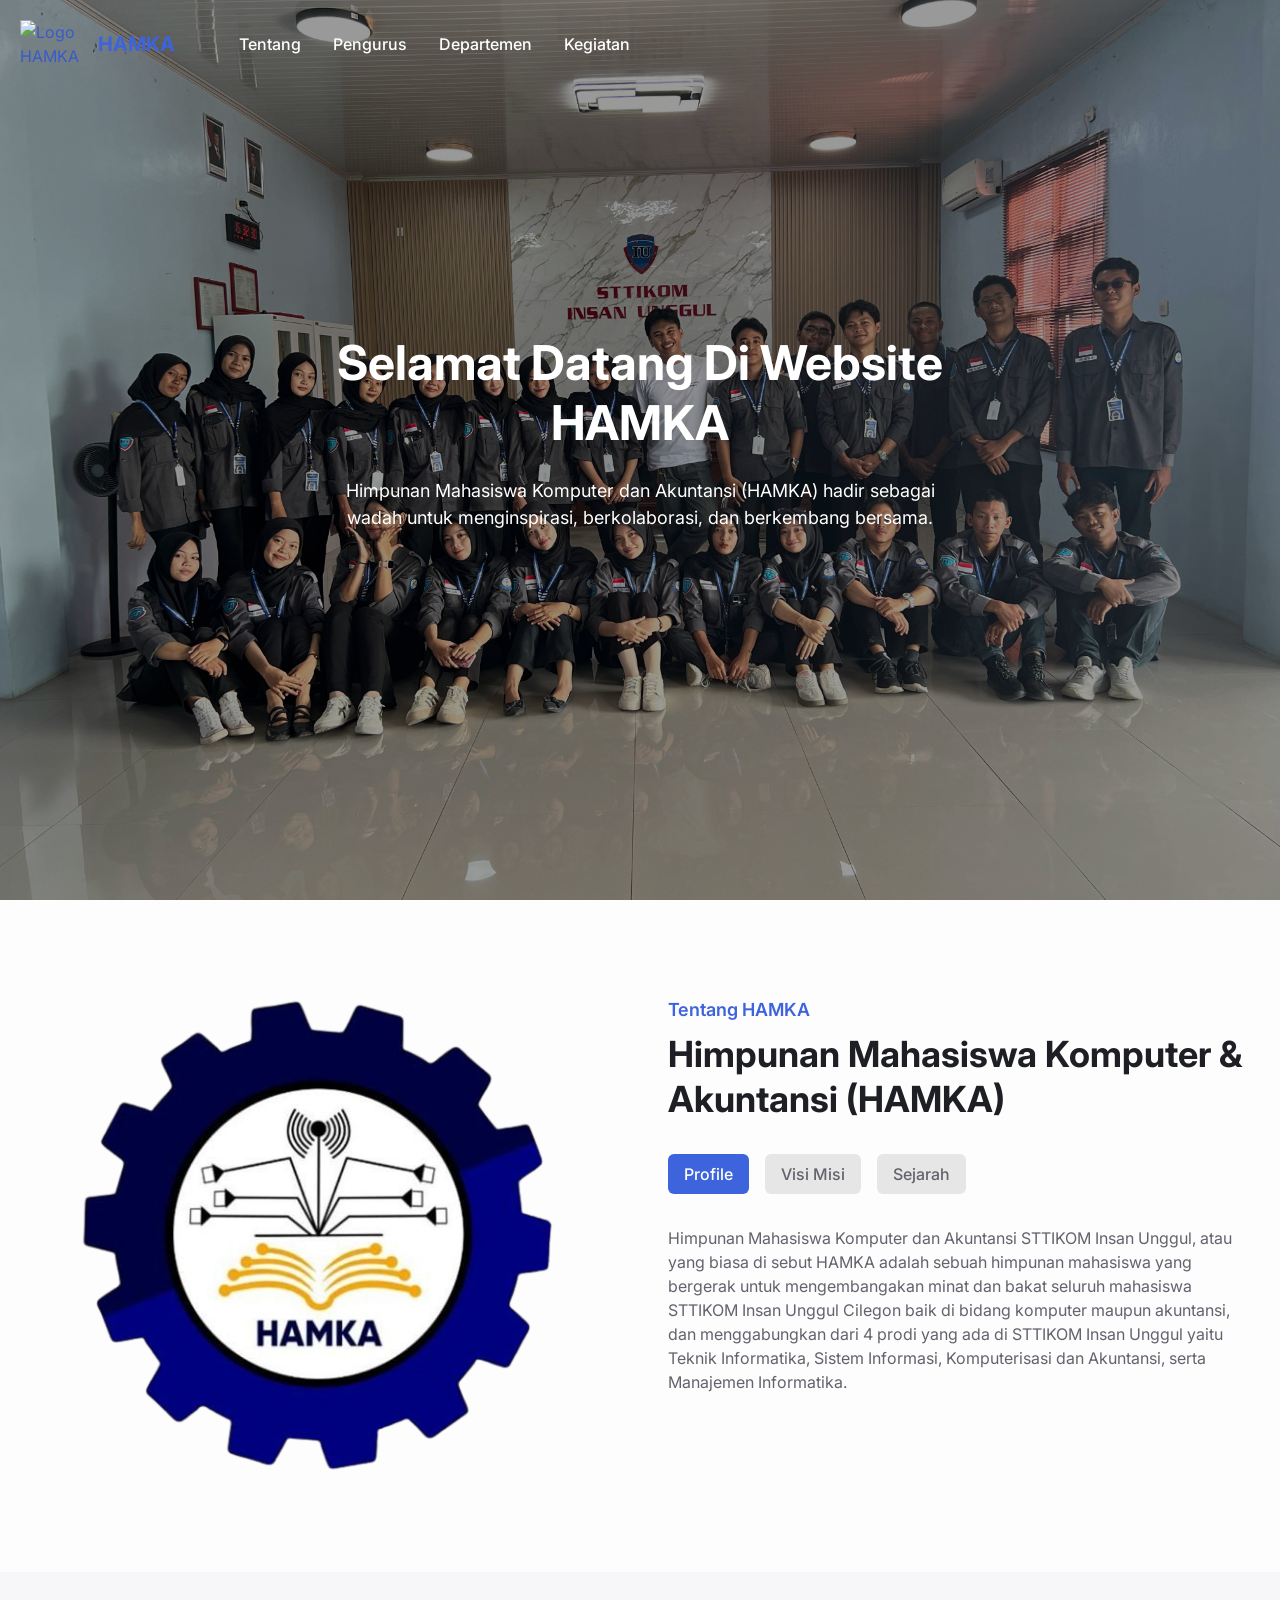
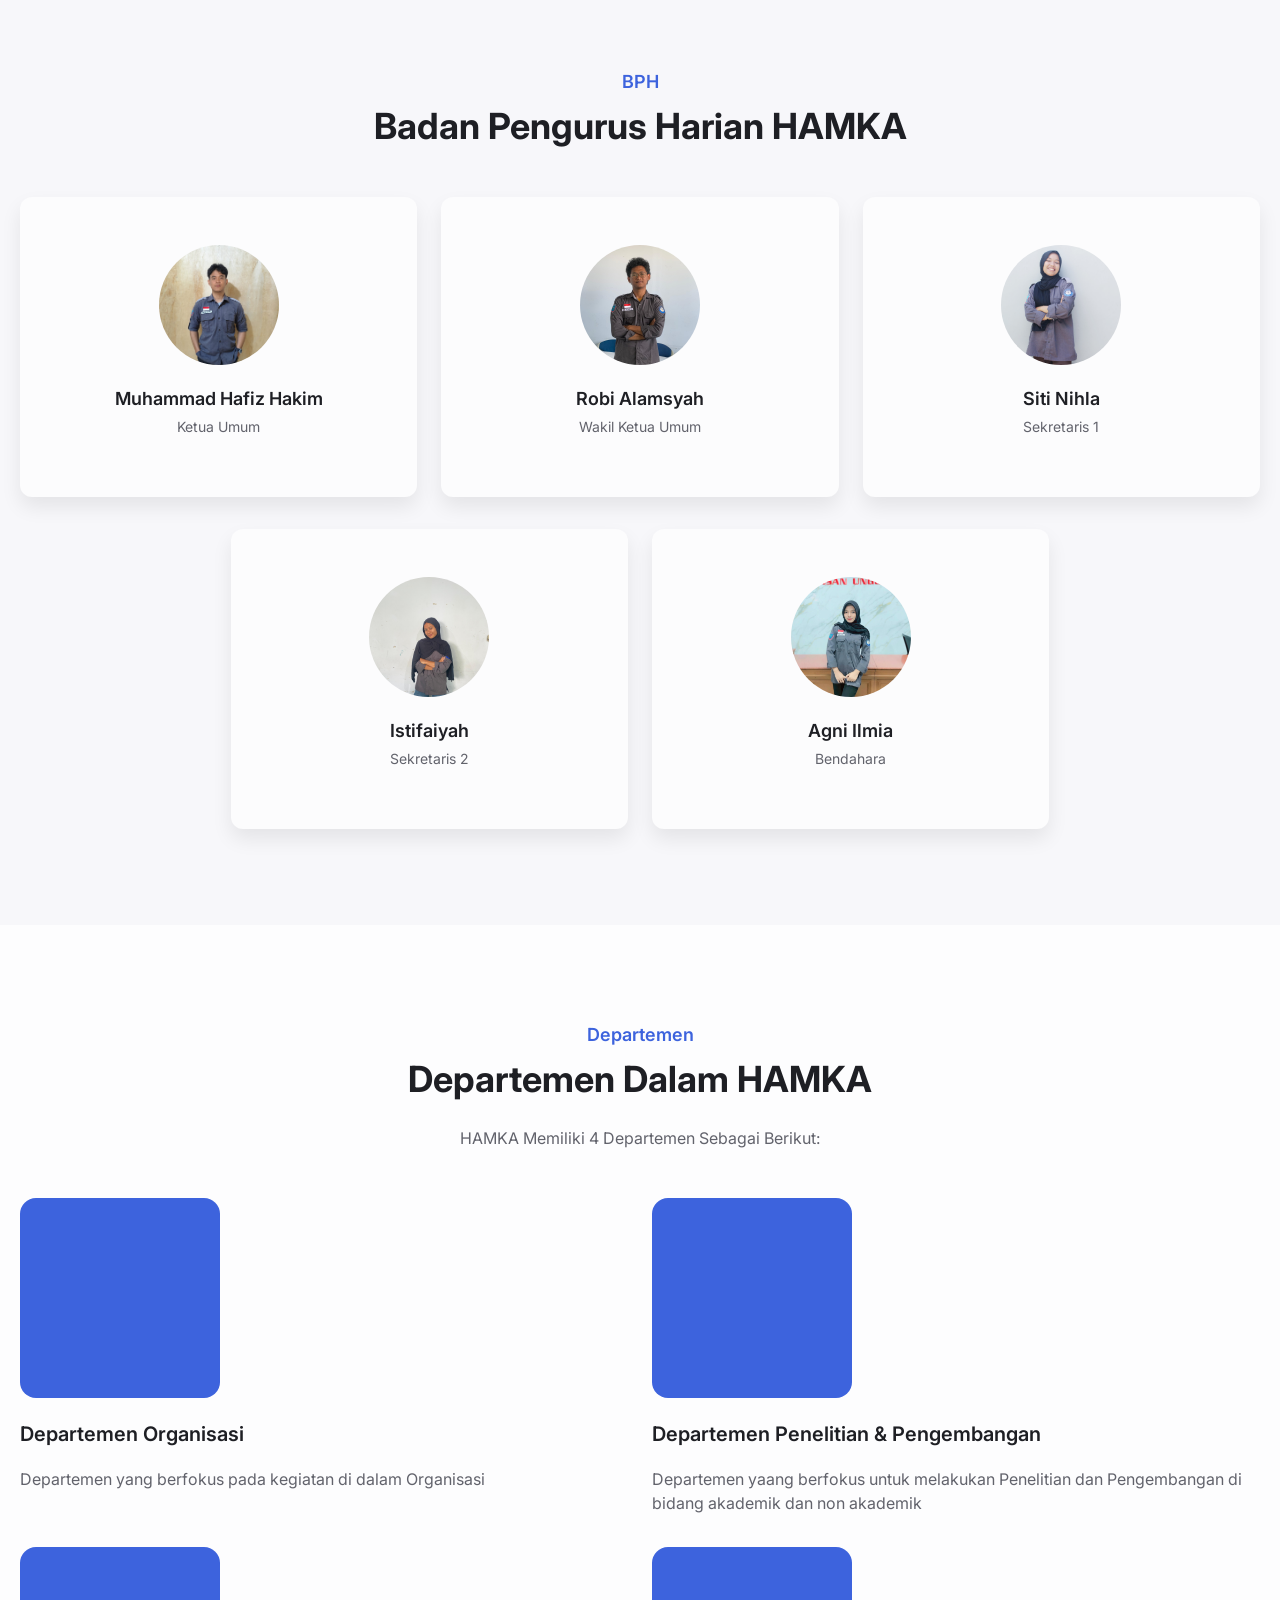
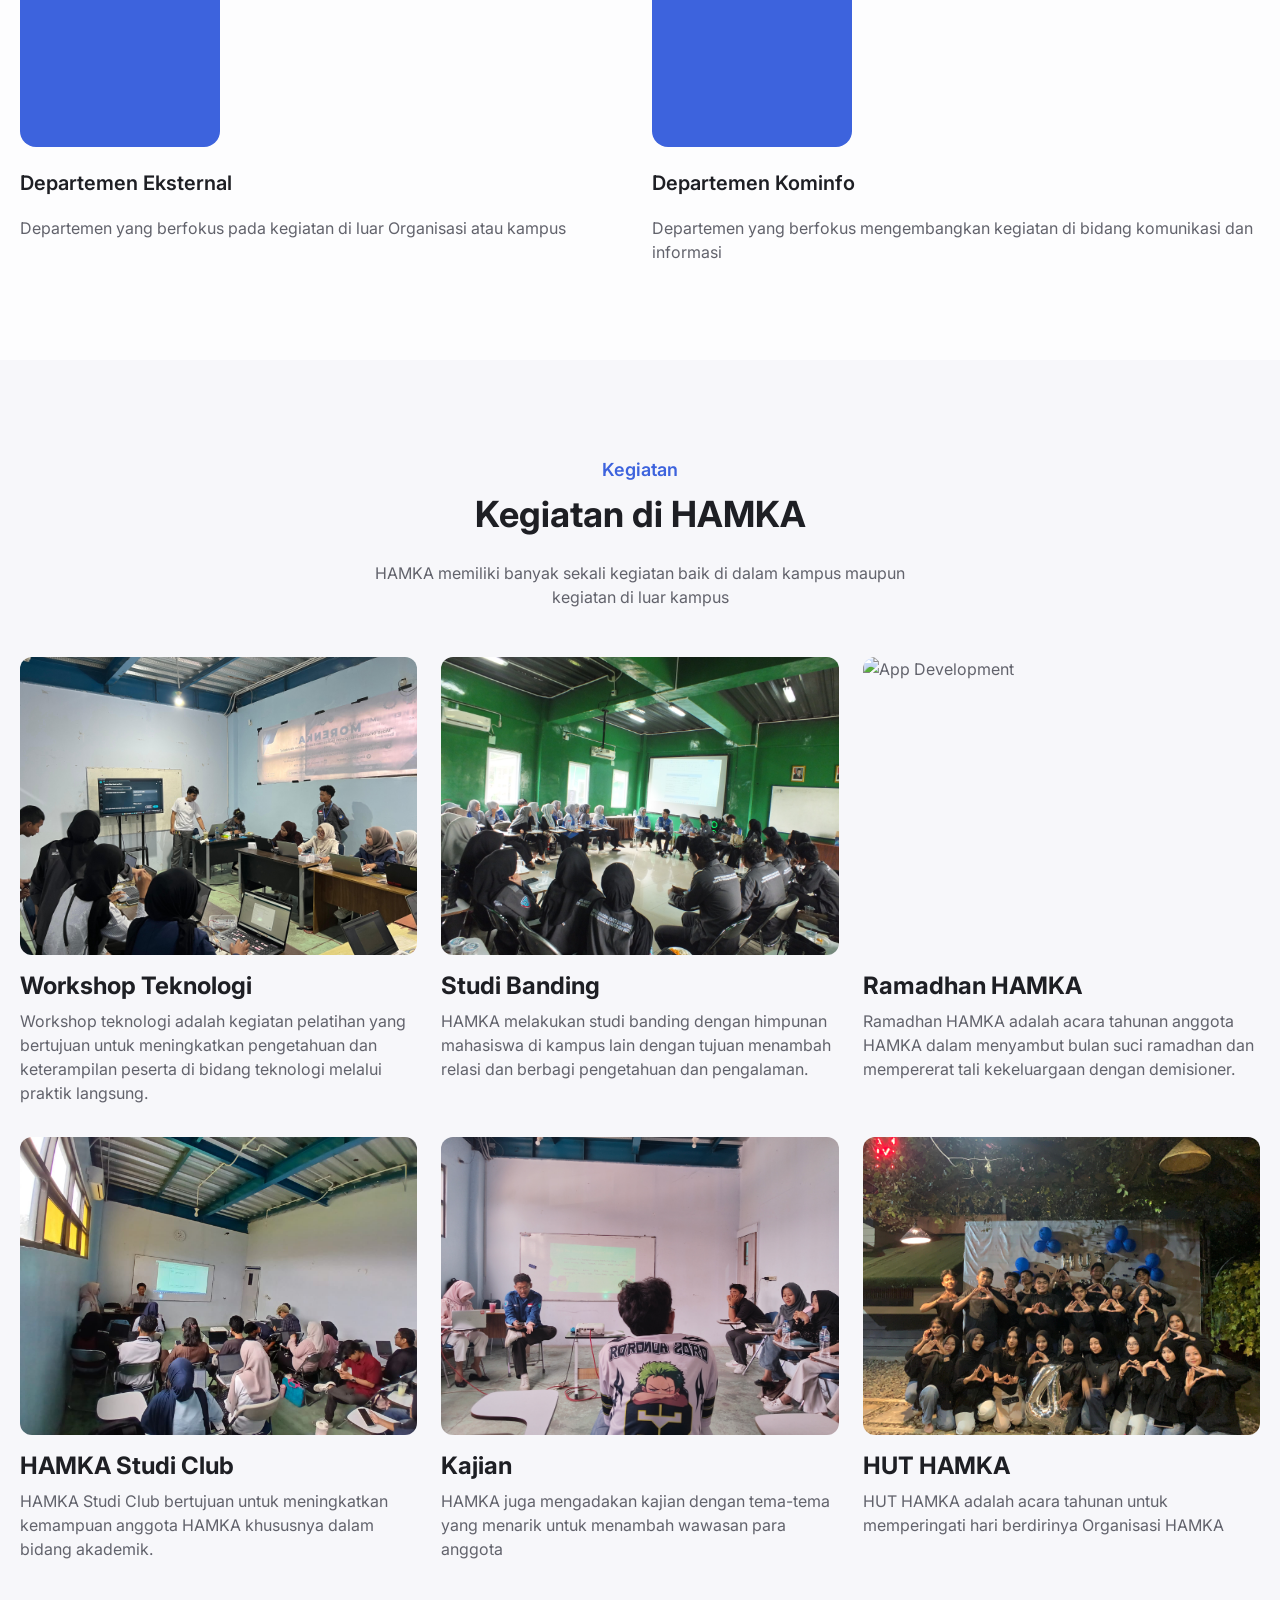
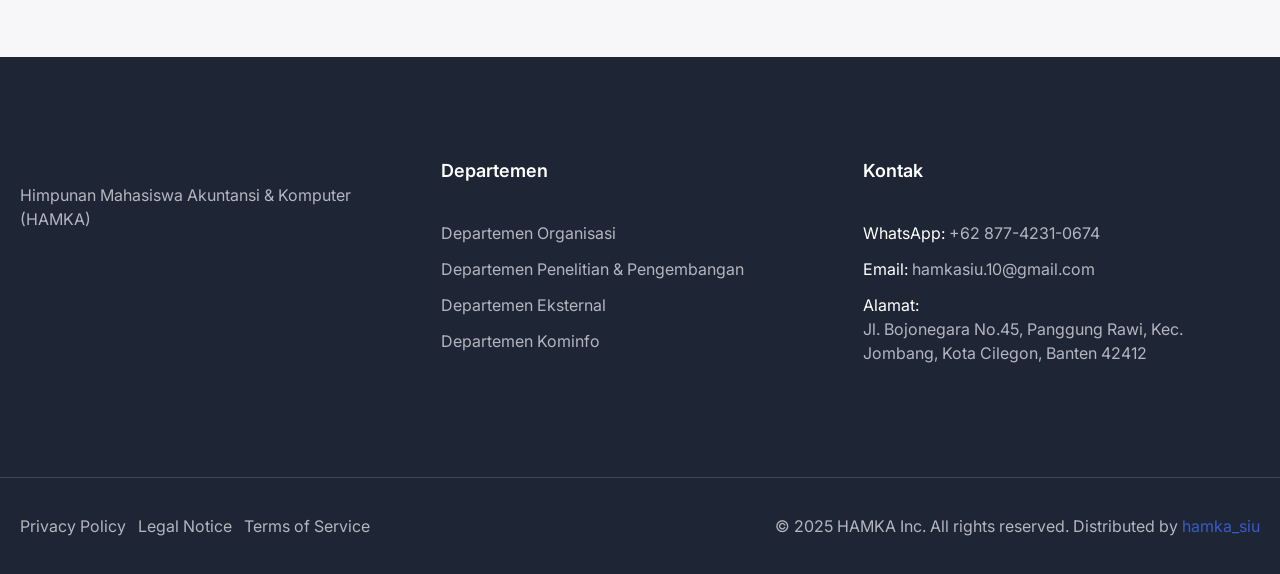
==== commit f9d89b49: "Update index.html" ====
--- a/index.html
+++ b/index.html
@@ -367,7 +367,7 @@
             <div class="group hover:-translate-y-1">
               <div
                 class="w-[200px] h-[200px] rounded-2xl mb-6 flex items-center justify-center text-[37px]/none bg-primary text-primary-color">
-                <img src="assets/img/departemen/organisasi.png" alt="" class="rounded-2xl">
+                <img src="assets/img/DIV DEPARTEMEN/organisasi.png" alt="" class="rounded-2xl">
               </div>
               <div class="w-full">
                 <h4 class="text-[1.25rem]/tight font-semibold mb-5">
@@ -419,7 +419,7 @@
             <div class="group hover:-translate-y-1">
               <div
                 class="w-[200px] h-[200px] rounded-2xl mb-6 flex items-center justify-center text-[37px]/none bg-primary text-primary-color">
-                <img src="assets/img/departemen/kominfo.png" alt="" class="rounded-2xl">
+                <img src="assets/img/DIV DEPARTEMEN/kominfo.png" alt="" class="rounded-2xl">
               </div>
               <div class="w-full">
                 <h4 class="text-[1.25rem]/tight font-semibold mb-5">
@@ -946,4 +946,4 @@
     </script>
 </body>
 
-</html>+</html>
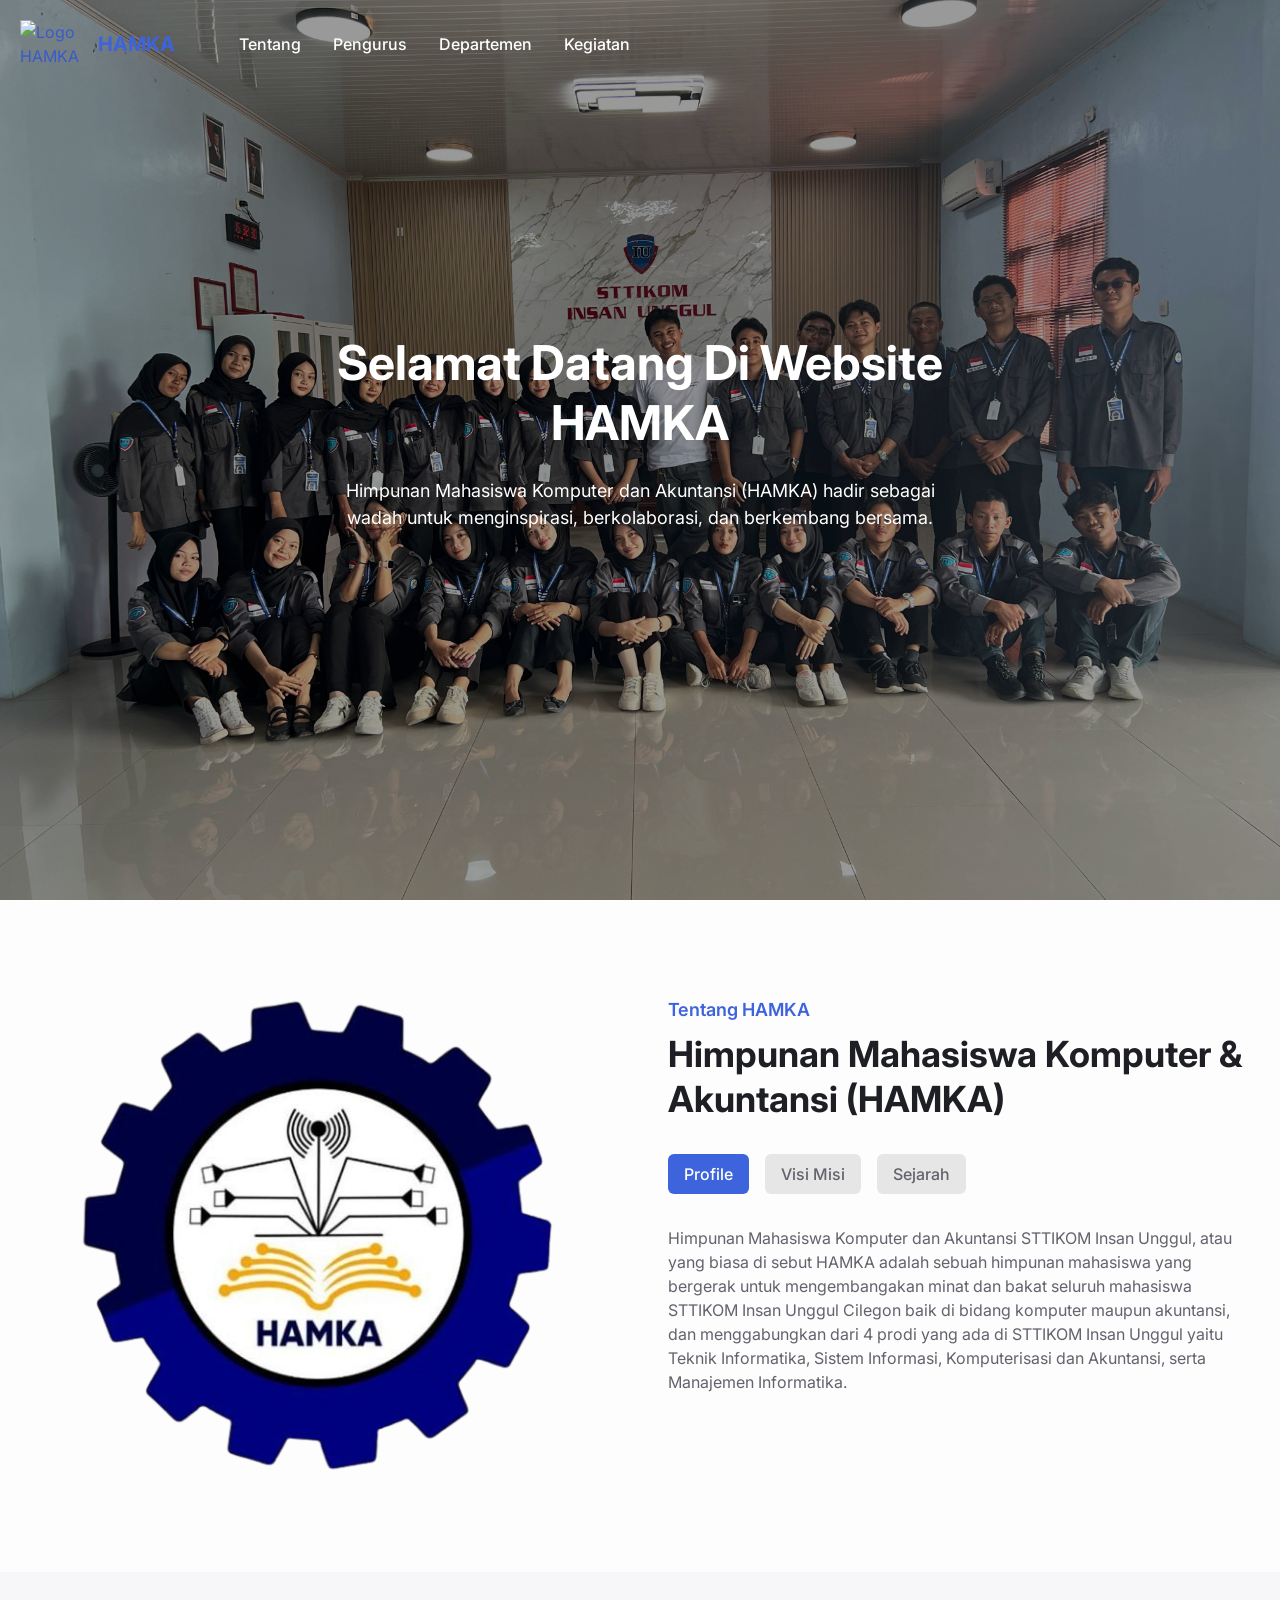
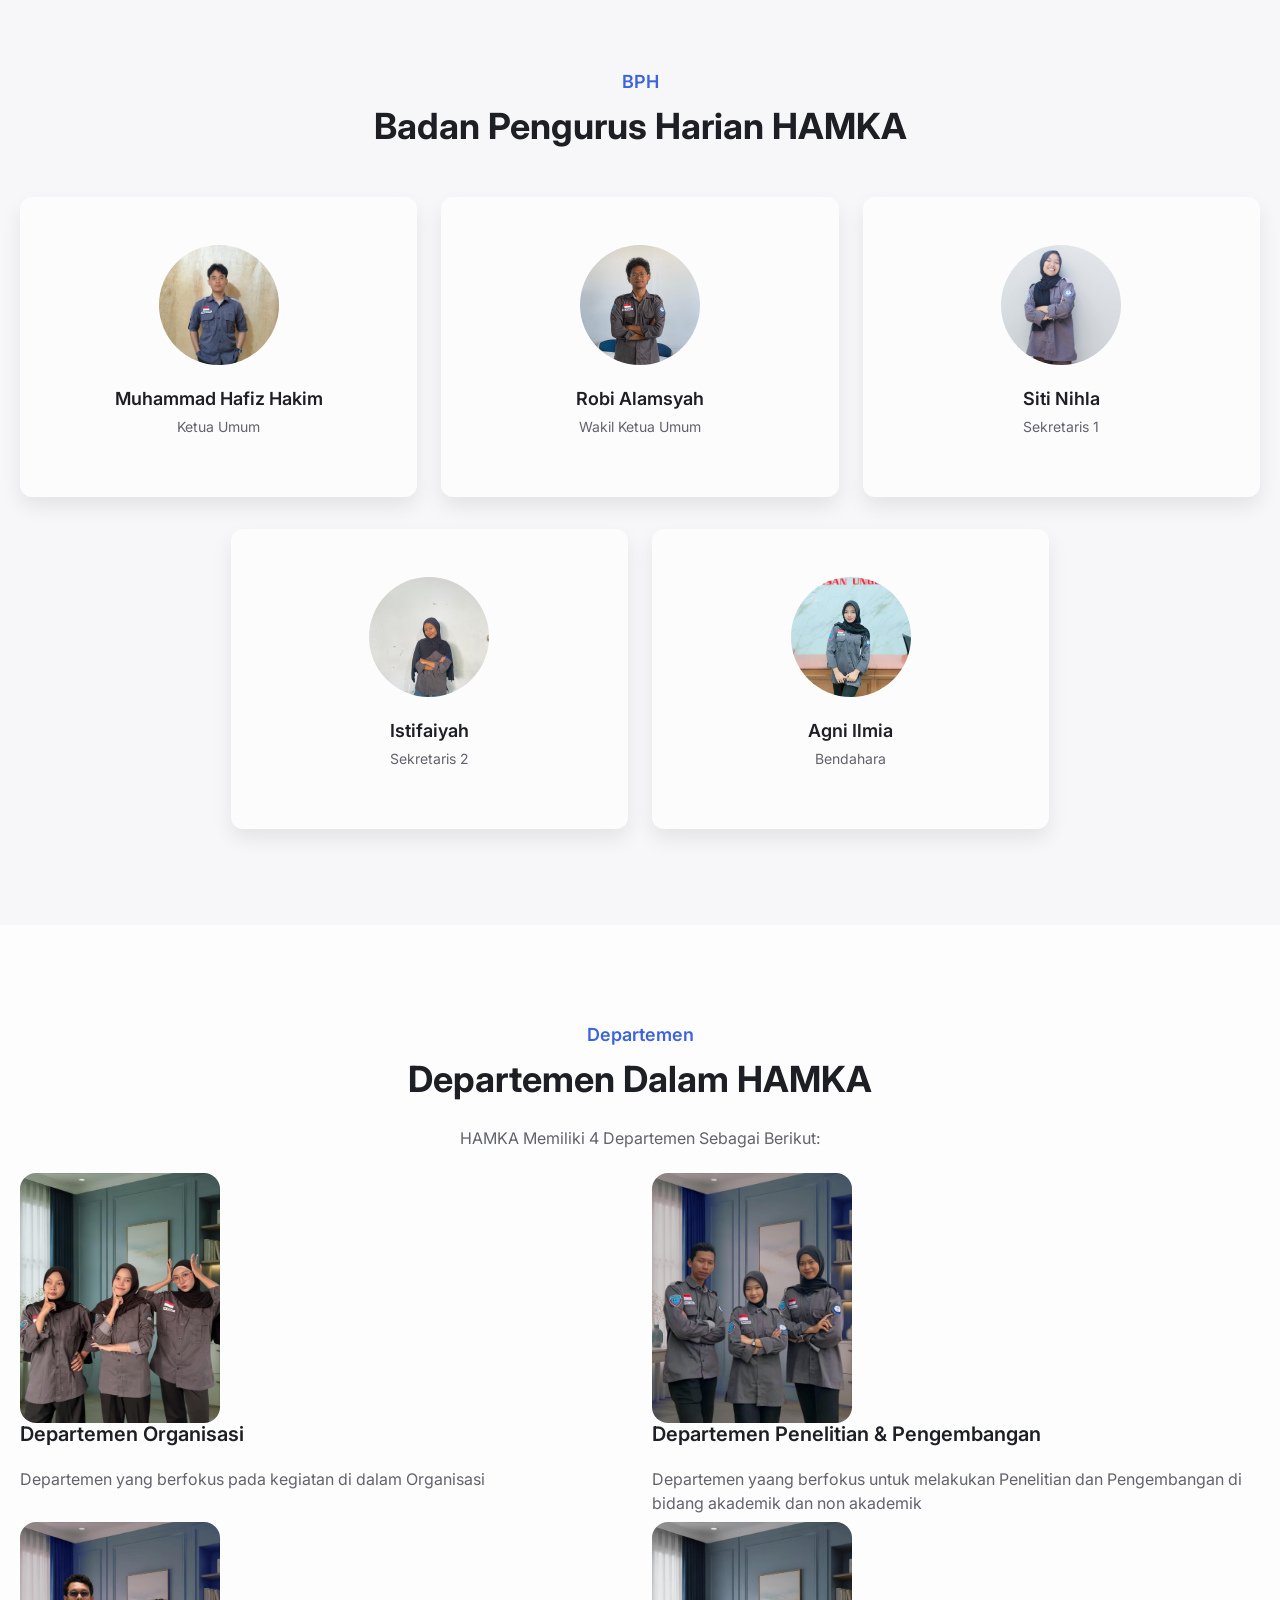
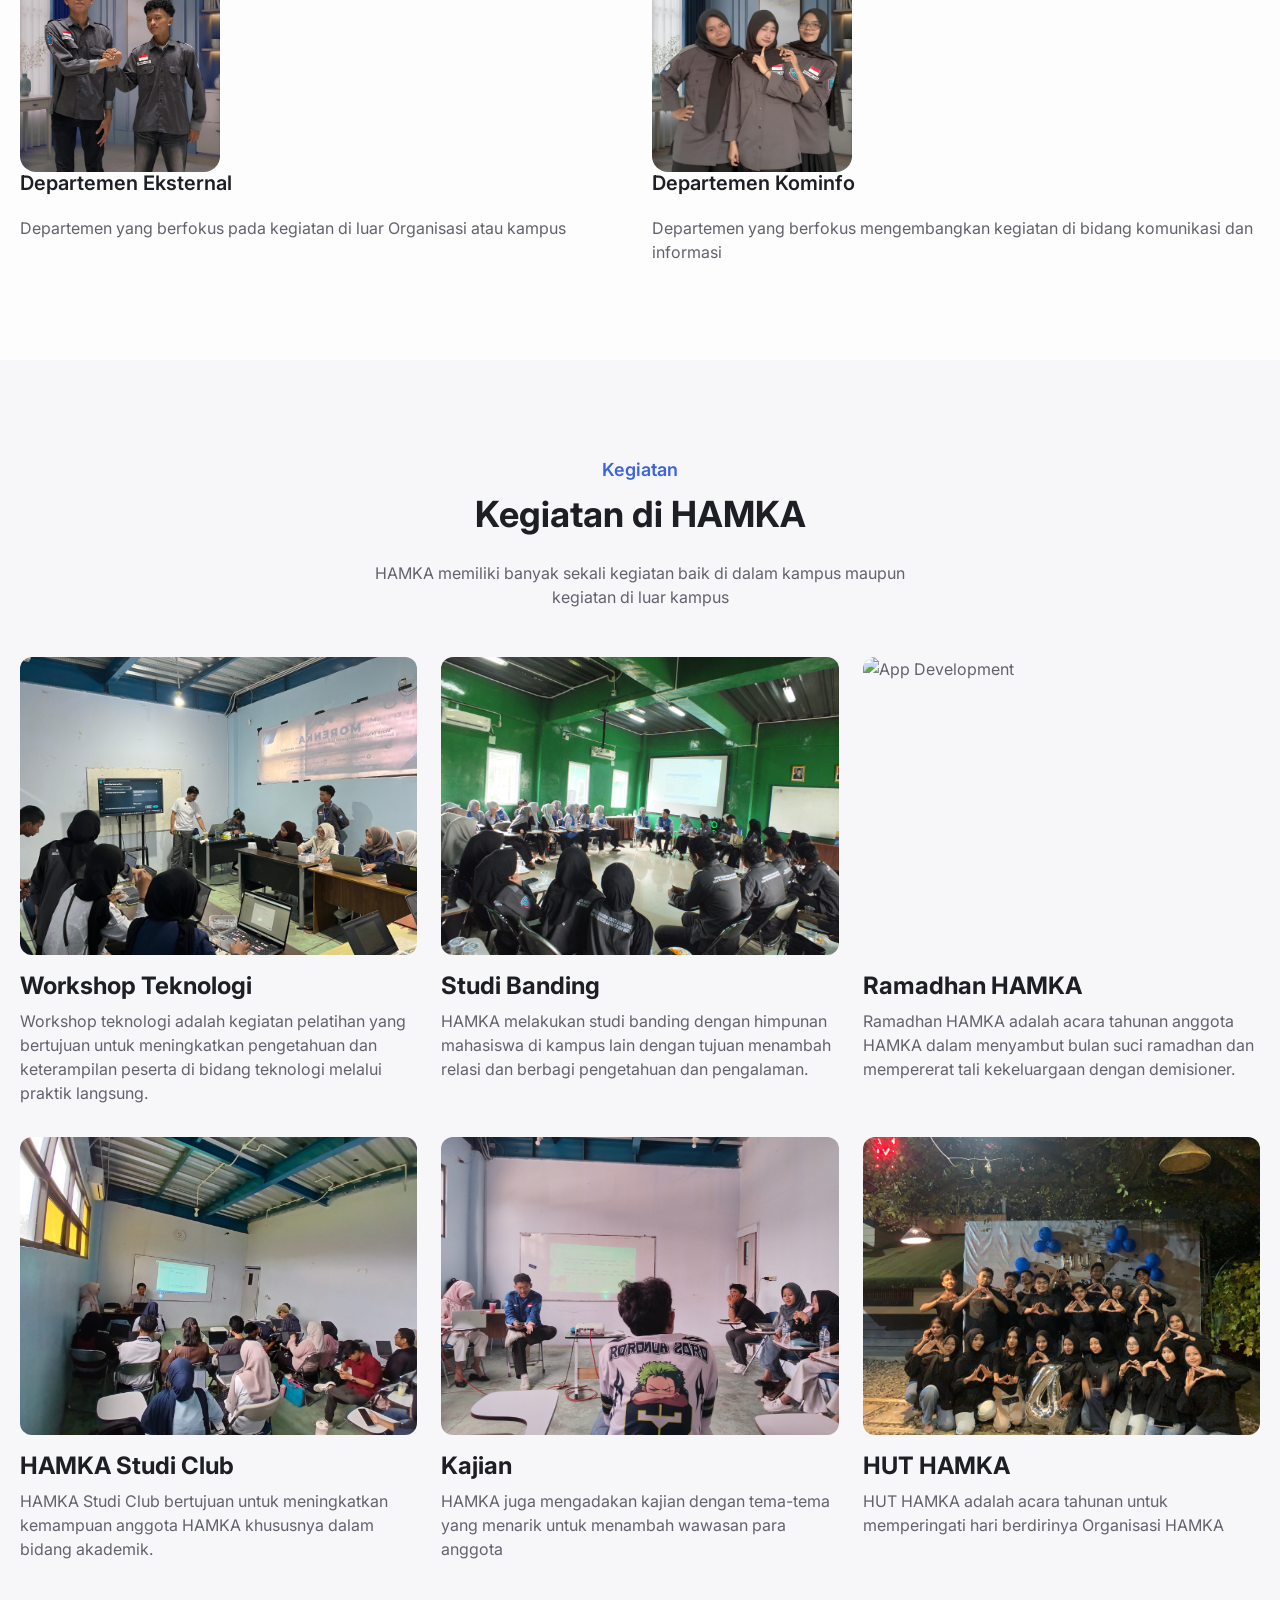
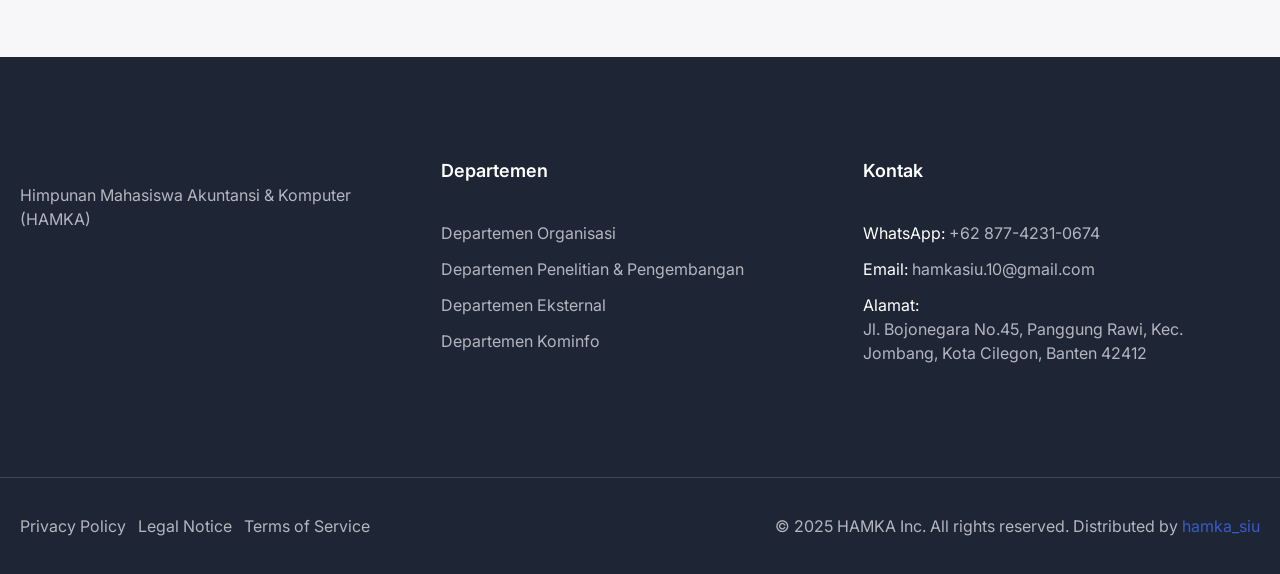
==== commit 66a447b1: "Add files via upload" ====
--- a/index.html
+++ b/index.html
@@ -367,7 +367,7 @@
             <div class="group hover:-translate-y-1">
               <div
                 class="w-[200px] h-[200px] rounded-2xl mb-6 flex items-center justify-center text-[37px]/none bg-primary text-primary-color">
-                <img src="assets/img/DIV DEPARTEMEN/organisasi.png" alt="" class="rounded-2xl">
+                <img src="assets/img/DIVDEPARTEMEN/organisasi..jpg" alt="" class="rounded-2xl">
               </div>
               <div class="w-full">
                 <h4 class="text-[1.25rem]/tight font-semibold mb-5">
@@ -384,7 +384,7 @@
             <div class="group hover:-translate-y-1">
               <div
                 class="w-[200px] h-[200px] rounded-2xl mb-6 flex items-center justify-center text-[37px]/none bg-primary text-primary-color">
-                <img src="assets/img/departemen/pp.png" alt="" class="rounded-2xl">
+                <img src="assets/img/DIVDEPARTEMEN/pp..jpg" alt="" class="rounded-2xl">
               </div>
               <div class="w-full">
                 <h4 class="text-[1.25rem]/tight font-semibold mb-5">
@@ -402,7 +402,7 @@
             <div class="group hover:-translate-y-1">
               <div
                 class="w-[200px] h-[200px] rounded-2xl mb-6 flex items-center justify-center text-[37px]/none bg-primary text-primary-color">
-                <img src="assets/img/departemen/eksternal.png" alt="" class="rounded-2xl">
+                <img src="assets/img/DIVDEPARTEMEN/eksternal.jpg" alt="" class="rounded-2xl">
               </div>
               <div class="w-full">
                 <h4 class="text-[1.25rem]/tight font-semibold mb-5">
@@ -419,7 +419,7 @@
             <div class="group hover:-translate-y-1">
               <div
                 class="w-[200px] h-[200px] rounded-2xl mb-6 flex items-center justify-center text-[37px]/none bg-primary text-primary-color">
-                <img src="assets/img/DIV DEPARTEMEN/kominfo.png" alt="" class="rounded-2xl">
+                <img src="assets/img/DIVDEPARTEMEN/kominfo..jpg" alt="" class="rounded-2xl">
               </div>
               <div class="w-full">
                 <h4 class="text-[1.25rem]/tight font-semibold mb-5">
@@ -946,4 +946,4 @@
     </script>
 </body>
 
-</html>
+</html>
